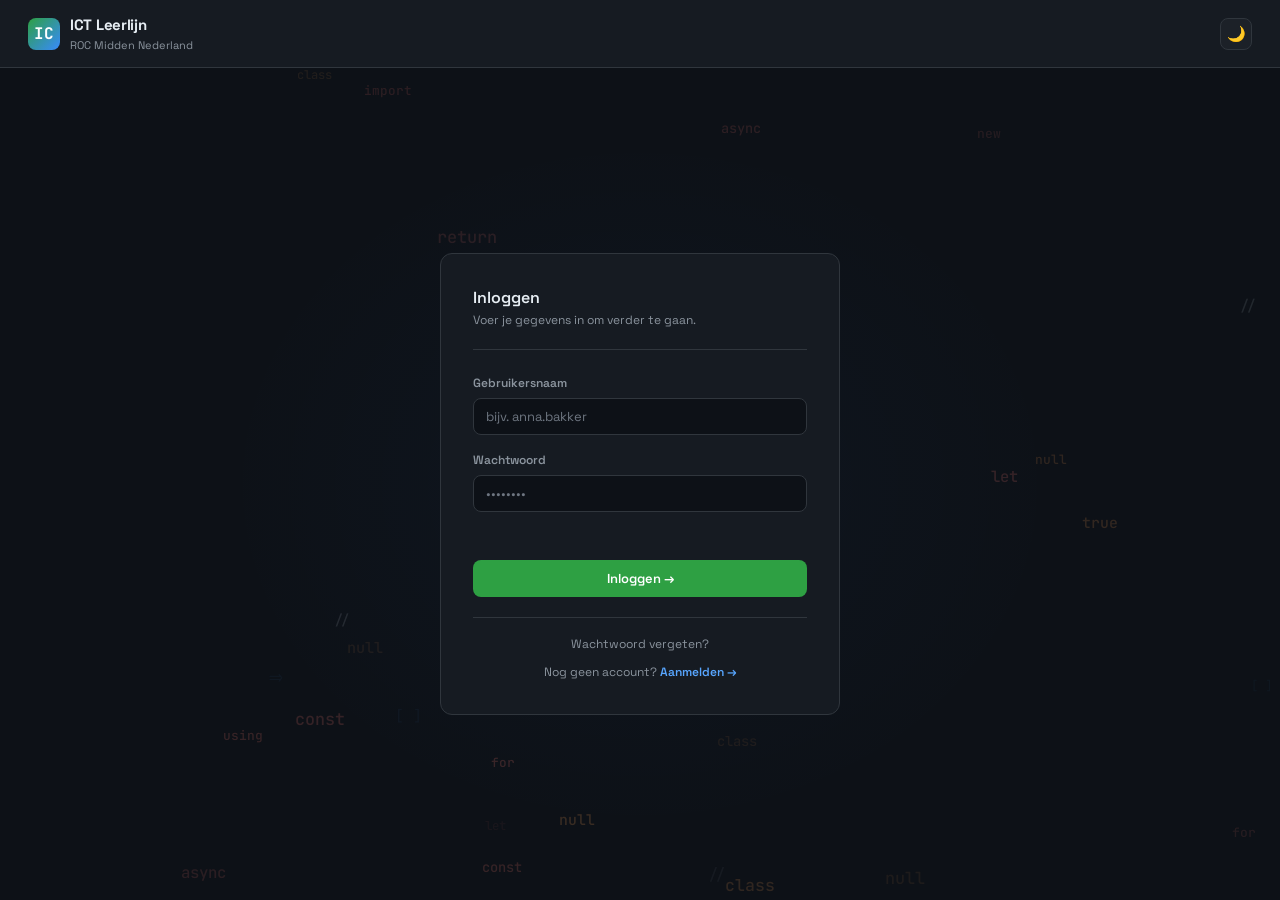
==== AccountManager.html @ 21e7bec3 "AccountManager Update + Homeworkmanager started" ====
<!DOCTYPE html>
<html lang="nl" data-theme="dark">
<head>
  <meta charset="UTF-8">
  <meta name="viewport" content="width=device-width, initial-scale=1.0">
  <title>Admin Account Manager — ICT Leerlijn</title>
  <link rel="stylesheet" href="css/main.css">
  <style>
    /* ── Layout ── */
    button { cursor:pointer; }
    input,select,textarea { font-family:'Space Grotesk',sans-serif; }
    html { overflow-y:scroll; } /* prevent scrollbar shift */
    body { display:flex; flex-direction:column; min-height:100vh; }

    /* ── Topbar ── */
    .topbar {
      padding:12px 24px; border-bottom:1px solid var(--border);
      display:flex; align-items:center; gap:12px;
      background:var(--bg2); flex-shrink:0; position:sticky; top:0; z-index:10;
    }
    .topbar-brand { display:flex; align-items:center; gap:8px; }
    .brand-chip { background:var(--purple); color:#fff; font-size:10px; font-weight:700; padding:2px 7px; border-radius:4px; letter-spacing:.5px; }
    .topbar-title { font-size:15px; font-weight:600; }
    .topbar-sub { font-size:12px; color:var(--text2); }
    .topbar-right { margin-left:auto; display:flex; align-items:center; gap:8px; }

    /* ── Buttons ── */
    .btn { padding:7px 14px; border-radius:var(--radius); font-size:13px; font-weight:500; border:none; transition:all .15s; cursor:pointer; }
    .btn-primary { background:var(--accent); color:#fff; }
    .btn-primary:hover { background:var(--accent2); }
    .btn-ghost { background:var(--bg4); color:var(--text2); border:1px solid var(--border); }
    .btn-ghost:hover { color:var(--text); border-color:var(--border2); }
    .btn-danger { background:rgba(248,81,73,.1); color:var(--red); border:1px solid rgba(248,81,73,.2); }
    .btn-danger:hover { background:rgba(248,81,73,.2); }
    .btn-sm { padding:4px 10px; font-size:12px; }
    .btn-nav { width:160px; text-align:center; display:inline-block; }
    .btn-icon { width:28px; height:28px; padding:0; display:inline-flex; align-items:center; justify-content:center; line-height:1; font-size:12px; }
    .btn-warn { background:rgba(227,179,65,.1); color:var(--yellow); border:1px solid rgba(227,179,65,.2); }
    .btn-warn:hover { background:rgba(227,179,65,.2); }

    .notif-btn {
      width:34px; height:34px; border-radius:8px; border:1px solid var(--border);
      background:var(--bg3); display:inline-flex; align-items:center; justify-content:center;
      font-size:15px; color:var(--text2); transition:all .15s; cursor:pointer;
    }
    .notif-btn:hover { background:var(--bg4); color:var(--text); border-color:var(--border2); }
    .theme-btn { font-size:15px !important; }

    /* ── Main content ── */
    .page-content { flex:1; padding:24px 28px; max-width:1200px; margin:0 auto; width:100%; }

    /* ── Stats row ── */
    .stats-row { display:flex; gap:16px; margin-bottom:24px; flex-wrap:wrap; }
    .stat-box {
      flex:1; min-width:160px; background:var(--bg2); border:1px solid var(--border);
      border-radius:var(--radius2); padding:16px 20px;
    }
    .stat-label { font-size:11px; color:var(--text3); text-transform:uppercase; letter-spacing:.5px; font-weight:600; margin-bottom:4px; }
    .stat-value { font-size:24px; font-weight:700; }
    .stat-value.green { color:var(--accent2); }
    .stat-value.blue { color:var(--blue2); }
    .stat-value.orange { color:var(--orange); }
    .stat-value.red { color:var(--red); }

    /* ── Filter bar ── */
    .filter-bar { display:flex; gap:10px; margin-bottom:20px; align-items:center; flex-wrap:wrap; }
    .filter-input {
      padding:7px 12px; border-radius:var(--radius); border:1px solid var(--border);
      background:var(--bg3); color:var(--text); font-size:13px; min-width:220px;
    }
    .filter-input:focus { outline:none; border-color:var(--blue); }
    .filter-select {
      padding:7px 12px; border-radius:var(--radius); border:1px solid var(--border);
      background:var(--bg3); color:var(--text); font-size:13px;
    }
    .filter-select:focus { outline:none; border-color:var(--blue); }

    /* ── Student table ── */
    .student-table-wrap {
      background:var(--bg2); border:1px solid var(--border);
      border-radius:var(--radius2); overflow:hidden;
    }
    .student-table { width:100%; border-collapse:collapse; table-layout:fixed; }
    .student-table th {
      text-align:left; padding:10px 16px; font-size:11px; font-weight:600;
      color:var(--text3); text-transform:uppercase; letter-spacing:.5px;
      background:var(--bg3); border-bottom:1px solid var(--border);
    }
    .student-table td {
      padding:12px 16px; font-size:13px; border-bottom:1px solid var(--border);
      vertical-align:middle;
    }
    .student-table tr:last-child td { border-bottom:none; }
    .student-table tr:hover td { background:var(--bg3); }

    /* ── Role badge ── */
    .role-badge {
      font-size:10px; font-weight:600; padding:2px 8px; border-radius:4px;
      text-transform:uppercase; letter-spacing:.3px; display:inline-block;
    }
    .role-badge.superadmin { background:rgba(188,140,255,.15); color:var(--purple2); }
    .role-badge.docent { background:rgba(56,139,253,.15); color:var(--blue2); }
    .role-badge.student { background:rgba(46,160,67,.15); color:var(--accent2); }

    /* ── Status dot ── */
    .status-dot { width:8px; height:8px; border-radius:50%; display:inline-block; margin-right:6px; }
    .status-dot.active { background:var(--accent2); }
    .status-dot.inactive { background:var(--red); }

    /* ── Course chips ── */
    .course-chips {
      display:flex; gap:4px; flex-wrap:wrap;
      max-height:54px; overflow-y:auto; align-content:flex-start;
      scrollbar-width:thin; scrollbar-color:var(--border2) transparent;
    }
    .course-chips::-webkit-scrollbar { width:6px; }
    .course-chips::-webkit-scrollbar-thumb { background:var(--border2); border-radius:3px; }
    .course-chips::-webkit-scrollbar-track { background:transparent; }
    .course-chip {
      font-size:10px; font-weight:600; padding:2px 8px; border-radius:4px;
      font-family:'JetBrains Mono',monospace; letter-spacing:.3px;
      display:inline-flex; align-items:center; gap:4px; flex-shrink:0;
    }
    .course-chip .chip-remove {
      cursor:pointer; opacity:.5; font-size:11px; margin-left:2px;
      transition:opacity .12s;
    }
    .course-chip .chip-remove:hover { opacity:1; }
    .course-chip.c-python { background:rgba(56,139,253,.15); color:var(--blue2); }
    .course-chip.c-js     { background:rgba(227,179,65,.15); color:var(--yellow); }
    .course-chip.c-java   { background:rgba(247,129,102,.15); color:var(--orange); }
    .course-chip.c-unity  { background:rgba(188,140,255,.15); color:var(--purple2); }
    .course-chip.c-vr     { background:rgba(63,185,80,.15); color:var(--accent2); }
    .course-chip.c-math   { background:rgba(139,148,158,.15); color:var(--text2); }

    /* ── Progress bar mini ── */
    .progress-mini { display:flex; align-items:center; gap:8px; }
    .progress-mini-bar { flex:1; height:6px; background:var(--bg4); border-radius:3px; min-width:60px; overflow:hidden; }
    .progress-mini-fill { height:100%; border-radius:3px; transition:width .3s; }
    .progress-mini-label { font-size:11px; color:var(--text2); white-space:nowrap; min-width:40px; }

    /* ── Expanded row ── */
    .expand-row td { padding:0 !important; border-bottom:1px solid var(--border); }
    .expand-content {
      padding:16px 24px 20px; background:var(--bg3);
      display:none; animation:slideDown .2s ease;
    }
    .expand-content.open { display:block; }
    @keyframes slideDown { from { opacity:0; transform:translateY(-8px); } to { opacity:1; transform:translateY(0); } }

    .expand-section-title { font-size:12px; font-weight:600; color:var(--text2); margin-bottom:10px; text-transform:uppercase; letter-spacing:.5px; }

    .enroll-grid { display:flex; gap:8px; flex-wrap:wrap; margin-bottom:16px; }
    .enroll-card {
      padding:8px 14px; border-radius:var(--radius); border:1px solid var(--border);
      background:var(--bg2); font-size:12px; cursor:pointer; transition:all .15s;
      display:flex; align-items:center; gap:8px;
    }
    .enroll-card:hover { border-color:var(--blue); }
    .enroll-card.enrolled { border-color:var(--accent); background:rgba(46,160,67,.06); }
    .enroll-icon {
      width:24px; height:24px; border-radius:6px; display:flex; align-items:center; justify-content:center;
      font-size:9px; font-weight:800; font-family:'JetBrains Mono',monospace;
      background:var(--bg4); color:var(--text);
    }
    .enroll-card.enrolled .enroll-check { color:var(--accent2); }

    /* ── Progress detail ── */
    .progress-detail-grid { display:grid; grid-template-columns:repeat(auto-fill, minmax(220px, 1fr)); gap:10px; }
    .progress-card {
      padding:12px 14px; border-radius:var(--radius); border:1px solid var(--border);
      background:var(--bg2);
    }
    .progress-card-title { font-size:12px; font-weight:600; margin-bottom:8px; display:flex; align-items:center; gap:6px; }
    .progress-card-icon {
      font-size:9px; font-weight:800; font-family:'JetBrains Mono',monospace;
      padding:2px 5px; border-radius:3px; background:var(--bg4);
    }
    .progress-card-stats { font-size:11px; color:var(--text2); margin-top:6px; }

    /* ── Empty state ── */
    .empty-state { text-align:center; padding:60px 20px; color:var(--text3); }
    .empty-icon { font-size:36px; margin-bottom:12px; opacity:.4; }
    .empty-text { font-size:14px; }

    /* ── Toast ── */
    .toast {
      position:fixed; bottom:24px; right:24px; padding:12px 20px;
      background:var(--bg2); border:1px solid var(--accent); border-radius:var(--radius);
      font-size:13px; color:var(--text); box-shadow:0 8px 24px rgba(0,0,0,.4);
      transform:translateY(80px); opacity:0; transition:all .25s ease; z-index:100;
    }
    .toast.show { transform:translateY(0); opacity:1; }

    .app-content.hidden { display:none; }

    /* ── Tabs ── */
    .tabs { display:flex; gap:4px; margin-bottom:18px; border-bottom:1px solid var(--border); }
    .tab {
      padding:9px 18px; font-size:13px; font-weight:500; color:var(--text2);
      background:transparent; border:none; cursor:pointer; border-bottom:2px solid transparent;
      transition:all .15s; margin-bottom:-1px;
    }
    .tab:hover { color:var(--text); }
    .tab.active { color:var(--accent); border-bottom-color:var(--accent); }
    .view { display:none; }
    .view.active { display:block; }

    /* ── Bulk action bar ── */
    .bulk-bar {
      display:none; align-items:center; gap:12px; padding:10px 16px; margin-bottom:14px;
      background:var(--bg2); border:1px solid var(--accent); border-radius:var(--radius);
      animation:slideDown .15s ease;
    }
    .bulk-bar.show { display:flex; }
    .bulk-count { font-size:13px; font-weight:600; color:var(--accent); }
    .bulk-spacer { flex:1; }

    /* ── Checkbox cell ── */
    .row-check, .head-check { width:14px; height:14px; cursor:pointer; accent-color:var(--accent); }
    .check-cell { text-align:center; }

    /* ── Modal ── */
    .modal-overlay {
      position:fixed; inset:0; background:rgba(0,0,0,.55); z-index:200;
      display:none; align-items:center; justify-content:center; padding:20px;
    }
    .modal-overlay.open { display:flex; }
    .modal {
      background:var(--bg2); border:1px solid var(--border); border-radius:var(--radius2);
      width:100%; max-width:520px; max-height:80vh; display:flex; flex-direction:column;
      box-shadow:0 24px 48px rgba(0,0,0,.5);
    }
    .modal-header {
      padding:16px 20px; border-bottom:1px solid var(--border);
      display:flex; align-items:center; gap:10px;
    }
    .modal-title { font-size:15px; font-weight:600; flex:1; }
    .modal-close {
      width:28px; height:28px; border-radius:6px; border:none; background:transparent;
      color:var(--text2); font-size:18px; cursor:pointer; line-height:1;
    }
    .modal-close:hover { background:var(--bg4); color:var(--text); }
    .modal-search { padding:12px 20px; border-bottom:1px solid var(--border); }
    .modal-search input {
      width:100%; padding:8px 12px; border-radius:var(--radius);
      border:1px solid var(--border); background:var(--bg3); color:var(--text);
      font-size:13px;
    }
    .modal-search input:focus { outline:none; border-color:var(--blue); }
    .modal-body { padding:8px 12px; overflow-y:auto; flex:1; }
    .modal-row {
      display:flex; align-items:center; gap:10px; padding:8px 10px; border-radius:var(--radius);
      cursor:pointer; transition:background .12s;
    }
    .modal-row:hover { background:var(--bg3); }
    .modal-row .enroll-icon { width:22px; height:22px; }
    .modal-row .row-name { flex:1; font-size:13px; }
    .modal-row .row-sub { font-size:11px; color:var(--text3); }
    .modal-empty { padding:24px; text-align:center; color:var(--text3); font-size:12px; }
    .modal-footer {
      padding:10px 20px; border-top:1px solid var(--border);
      display:flex; justify-content:space-between; align-items:center;
      font-size:11px; color:var(--text3);
    }

    /* ── Per-cursus view ── */
    .course-picker {
      display:grid; grid-template-columns:repeat(auto-fill, minmax(180px, 1fr));
      gap:10px; margin-bottom:20px;
    }
    .course-picker-card {
      padding:14px; border-radius:var(--radius2); border:1px solid var(--border);
      background:var(--bg2); cursor:pointer; transition:all .15s;
      display:flex; align-items:center; gap:10px;
    }
    .course-picker-card:hover { border-color:var(--blue); }
    .course-picker-card.active { border-color:var(--accent); background:rgba(46,160,67,.06); }
    .course-picker-icon {
      width:34px; height:34px; border-radius:8px; display:flex; align-items:center; justify-content:center;
      font-size:11px; font-weight:800; font-family:'JetBrains Mono',monospace;
      background:var(--bg4); color:var(--text); flex-shrink:0;
    }
    .course-picker-meta { min-width:0; }
    .course-picker-name { font-size:13px; font-weight:600; overflow:hidden; text-overflow:ellipsis; white-space:nowrap; }
    .course-picker-count { font-size:11px; color:var(--text3); margin-top:2px; }

    .course-detail { background:var(--bg2); border:1px solid var(--border); border-radius:var(--radius2); overflow:hidden; }
    .course-detail-header { padding:14px 20px; border-bottom:1px solid var(--border); display:flex; align-items:center; gap:12px; }
    .course-detail-icon {
      width:36px; height:36px; border-radius:8px; display:flex; align-items:center; justify-content:center;
      font-size:12px; font-weight:800; font-family:'JetBrains Mono',monospace;
      background:var(--bg4); color:var(--text);
    }
    .course-detail-title { font-size:15px; font-weight:600; }
    .course-detail-sub { font-size:12px; color:var(--text2); margin-top:2px; }
    .course-detail-search { padding:12px 20px; border-bottom:1px solid var(--border); display:flex; gap:10px; align-items:center; }
    .course-detail-search input {
      flex:1; padding:7px 12px; border-radius:var(--radius);
      border:1px solid var(--border); background:var(--bg3); color:var(--text); font-size:13px;
    }
    .course-detail-search input:focus { outline:none; border-color:var(--blue); }
    .course-detail-list { max-height:60vh; overflow-y:auto; }
    .course-detail-row {
      display:flex; align-items:center; gap:12px; padding:10px 20px;
      border-bottom:1px solid var(--border); cursor:pointer; transition:background .12s;
    }
    .course-detail-row:hover { background:var(--bg3); }
    .course-detail-row:last-child { border-bottom:none; }
    .course-detail-row.enrolled { background:rgba(46,160,67,.04); }
    .course-detail-row .row-name { flex:1; font-size:13px; }
    .course-detail-row .row-name strong { font-weight:600; }
    .course-detail-row .row-email { font-size:11px; color:var(--text3); margin-top:2px; }
    .course-empty {
      padding:60px 20px; text-align:center; color:var(--text3);
      background:var(--bg2); border:1px solid var(--border); border-radius:var(--radius2);
    }

    /* ── Bulk modal preview ── */
    .bulk-section-label {
      font-size:11px; font-weight:600; color:var(--text3); text-transform:uppercase;
      letter-spacing:.5px; margin-bottom:8px;
    }
    .bulk-preview-summary { font-size:13px; color:var(--text); margin-bottom:8px; }
    .bulk-preview-skip {
      font-size:12px; color:var(--text3); margin-top:8px; padding:6px 10px;
      background:var(--bg3); border-radius:var(--radius); border:1px dashed var(--border);
    }
    .bulk-preview-groups {
      display:flex; flex-direction:column; gap:10px; max-height:320px; overflow-y:auto;
    }
    .bulk-preview-group {
      border:1px solid var(--border); border-radius:var(--radius); background:var(--bg3);
      overflow:hidden;
    }
    .bulk-preview-group-header {
      display:flex; align-items:center; gap:8px; padding:8px 12px;
      background:var(--bg4); border-bottom:1px solid var(--border);
    }
    .bulk-preview-group-header .enroll-icon { width:22px; height:22px; flex-shrink:0; }
    .bulk-preview-group-header strong { font-size:13px; flex:1; }
    .bulk-preview-group-header .group-count {
      font-size:11px; color:var(--text3); font-weight:600;
    }
    .bulk-preview-students {
      display:grid; grid-template-columns:1fr 1fr; gap:4px 12px; padding:10px 12px;
    }
    .bulk-preview-students span {
      font-size:12px; color:var(--text); font-weight:500; padding:2px 0;
      overflow:hidden; text-overflow:ellipsis; white-space:nowrap;
    }
    .bulk-preview-skip-wrap {
      margin-top:12px; padding:10px 12px;
      background:var(--bg3); border-radius:var(--radius); border:1px dashed var(--border);
      opacity:.75;
    }
    .bulk-preview-skip-wrap .bulk-preview-group { background:var(--bg2); }
    .bulk-preview-skip-wrap .bulk-preview-students span {
      color:var(--text3); font-weight:400;
    }
    .bulk-preview-skip-wrap .bulk-preview-group-header strong { color:var(--text2); font-weight:500; }
    button:disabled { opacity:.45; cursor:not-allowed; }
  </style>
</head>
<body>

  <!-- ── App content (hidden until auth check) ── -->
  <div class="app-content hidden" id="appContent">

  <!-- Topbar -->
  <div class="topbar">
    <div class="topbar-brand">
      <div class="brand-chip">SUPER ADMIN</div>
      <div>
        <div class="topbar-title">AccountManagement</div>
        <div class="topbar-sub">Studentenbeheer, cursuskoppelingen en voortgang</div>
      </div>
    </div>
    <div class="topbar-right">
      <a href="./admin.html" class="btn btn-primary btn-sm btn-nav">Lesontwerper</a>
      <a href="./HomeworkManager" class="btn btn-ghost btn-sm btn-nav">Huiswerkbeheer</a>
      <a href="./" class="btn btn-ghost btn-sm btn-nav">Studentenview</a>
      <button class="notif-btn theme-btn" id="themeToggle" onclick="toggleTheme()" title="Wissel thema">🌙</button>
      <button class="notif-btn" title="Meldingen">🔔</button>
      <div class="avatar-wrap">
        <div class="user-avatar" id="topbarAvatar" style="width:32px;height:32px;font-size:12px;cursor:pointer;"
             onclick="toggleAvatarMenu()">??</div>
        <div class="avatar-menu" id="avatarMenu">
          <div class="avatar-menu-info">
            <div class="avatar-menu-name" id="avatarMenuName">—</div>
            <div class="avatar-menu-sub" id="avatarMenuSub">admin</div>
          </div>
          <div class="avatar-menu-divider"></div>
          <button class="avatar-menu-item" onclick="window.location='./'">Naar studentenview</button>
          <div class="avatar-menu-divider"></div>
          <button class="avatar-menu-item" onclick="handleLogout()">Uitloggen</button>
        </div>
      </div>
    </div>
  </div>

  <!-- Main content -->
  <div class="page-content">

    <!-- Stats -->
    <div class="stats-row" id="statsRow">
      <div class="stat-box"><div class="stat-label">Totaal accounts</div><div class="stat-value" id="statTotal">—</div></div>
      <div class="stat-box"><div class="stat-label">Studenten actief</div><div class="stat-value green" id="statActive">—</div></div>
      <div class="stat-box"><div class="stat-label">Docenten</div><div class="stat-value blue" id="statDocent">—</div></div>
      <div class="stat-box"><div class="stat-label">Inactief</div><div class="stat-value red" id="statInactive">—</div></div>
    </div>

    <!-- Tabs -->
    <div class="tabs">
      <button class="tab active" data-view="students" onclick="switchView('students')">Per student</button>
      <button class="tab" data-view="courses" onclick="switchView('courses')">Per cursus</button>
    </div>

    <!-- ─────────── PER STUDENT VIEW ─────────── -->
    <div class="view active" id="viewStudents">

      <!-- Filters -->
      <div class="filter-bar">
        <input type="text" class="filter-input" id="searchInput" placeholder="Zoek op gebruikersnaam of e-mail...">
        <select class="filter-select" id="roleFilter">
          <option value="">Alle rollen</option>
          <option value="student">Student</option>
          <option value="docent">Docent</option>
          <option value="superadmin">Super Admin</option>
        </select>
        <select class="filter-select" id="statusFilter">
          <option value="">Alle statussen</option>
          <option value="1">Actief</option>
          <option value="0">Inactief</option>
        </select>
        <select class="filter-select" id="courseFilter">
          <option value="">Alle cursussen</option>
        </select>
      </div>

      <!-- Bulk action bar -->
      <div class="bulk-bar" id="bulkBar">
        <span class="bulk-count" id="bulkCount">0 geselecteerd</span>
        <button class="btn btn-primary btn-sm" onclick="openBulkModal()">Cursussen wijzigen</button>
        <span class="bulk-spacer"></span>
        <button class="btn btn-ghost btn-sm" onclick="clearSelection()">Deselecteer</button>
      </div>

      <!-- Table -->
      <div class="student-table-wrap">
        <table class="student-table">
          <thead>
            <tr>
              <th class="check-cell" style="width:32px;"><input type="checkbox" class="head-check" id="headCheck" onchange="toggleAllVisible(this.checked)"></th>
              <th style="width:14%;">Gebruiker</th>
              <th style="width:22%;">E-mail</th>
              <th style="width:10%;">Rol</th>
              <th style="width:10%;">Status</th>
              <th style="width:22%;">Cursussen</th>
              <th style="width:12%;">Lid sinds</th>
              <th style="width:130px;">Acties</th>
            </tr>
          </thead>
          <tbody id="studentTableBody">
            <tr><td colspan="8" class="empty-state"><div class="empty-icon">&#128269;</div><div class="empty-text">Laden...</div></td></tr>
          </tbody>
        </table>
      </div>
    </div>

    <!-- ─────────── PER CURSUS VIEW ─────────── -->
    <div class="view" id="viewCourses">
      <div class="course-picker" id="coursePicker"></div>
      <div id="courseDetailWrap">
        <div class="course-empty">Kies een cursus hierboven om studenten te beheren.</div>
      </div>
    </div>

  </div>

  <!-- ─────────── BULK COURSE PICKER MODAL ─────────── -->
  <div class="modal-overlay" id="bulkModal" onclick="if(event.target===this)closeBulkModal()">
    <div class="modal" style="max-width:560px;">
      <div class="modal-header">
        <span class="modal-title">Cursussen wijzigen</span>
        <button class="modal-close" onclick="closeBulkModal()" title="Sluiten">&times;</button>
      </div>
      <div class="modal-body" style="padding:16px 20px;">
        <div class="bulk-section-label" id="bulkModalIntro">— student(en) geselecteerd. Kies één of meer cursussen:</div>
        <div id="bulkModalCourses"></div>
      </div>
      <div class="modal-footer" style="gap:8px;">
        <button class="btn btn-ghost btn-sm" onclick="closeBulkModal()">Annuleer</button>
        <span class="bulk-spacer"></span>
        <button class="btn btn-primary btn-sm" id="bulkUnenrollBtn" onclick="openBulkConfirm('unenroll')" disabled>Schrijf uit</button>
        <button class="btn btn-primary btn-sm" id="bulkEnrollBtn" onclick="openBulkConfirm('enroll')" disabled>Schrijf in</button>
      </div>
    </div>
  </div>

  <!-- ─────────── BULK CONFIRM MODAL (preview affected students) ─────────── -->
  <div class="modal-overlay" id="bulkConfirmModal" onclick="if(event.target===this)closeBulkConfirm()">
    <div class="modal" style="max-width:640px;">
      <div class="modal-header">
        <span class="modal-title" id="bulkConfirmTitle">Bevestig wijzigingen</span>
        <button class="modal-close" onclick="closeBulkConfirm()" title="Sluiten">&times;</button>
      </div>
      <div class="modal-body" style="padding:16px 20px;">
        <div id="bulkConfirmPreview"></div>
      </div>
      <div class="modal-footer">
        <button class="btn btn-ghost btn-sm" onclick="closeBulkConfirm()">Terug</button>
        <button class="btn btn-primary btn-sm" id="bulkConfirmBtn" onclick="confirmBulk()">Bevestig</button>
      </div>
    </div>
  </div>

  <!-- ─────────── COURSE MODAL (per student) ─────────── -->
  <div class="modal-overlay" id="courseModal" onclick="if(event.target===this)closeCourseModal()">
    <div class="modal">
      <div class="modal-header">
        <span class="modal-title" id="courseModalTitle">Cursussen beheren</span>
        <button class="modal-close" onclick="closeCourseModal()" title="Sluiten">&times;</button>
      </div>
      <div class="modal-search">
        <input type="text" id="courseModalSearch" placeholder="Zoek cursus…">
      </div>
      <div class="modal-body" id="courseModalBody"></div>
      <div class="modal-footer">
        <span id="courseModalCount">—</span>
        <button class="btn btn-ghost btn-sm" onclick="closeCourseModal()">Klaar</button>
      </div>
    </div>
  </div>

  <!-- Toast -->
  <div class="toast" id="toast"></div>

  </div><!-- /app-content -->

<script>
/* ── State ── */
let DATA = { accounts:[], enrollments:[], progress:[], totals:[] };
let allCourses = [];
let currentView = 'students';                 // 'students' | 'courses'
let selectedStudents = new Set();             // usernames checked in bulk
let modalUser = null;                         // username currently open in course modal
let modalSearch = '';
let activeCourseId = null;                    // selected course in Per cursus view
let courseDetailSearch = '';
let bulkMode = null;                          // 'enroll' | 'unenroll' while bulk modal open
let bulkPickedCourses = new Set();            // course ids checked in bulk modal

/* ── Theme ── */
(function(){const t=localStorage.getItem("ict-theme")||"dark";applyTheme(t);})();
function toggleTheme(){const c=document.documentElement.dataset.theme||"dark";const n=c==="dark"?"light":"dark";applyTheme(n);localStorage.setItem("ict-theme",n);}
function applyTheme(t){
  document.documentElement.dataset.theme=t;
  const icon=t==="dark"?"🌙":"☀️";
  document.querySelectorAll(".theme-btn").forEach(b=>b.textContent=icon);
}

/* ── Avatar menu ── */
function toggleAvatarMenu() {
  document.getElementById("avatarMenu").classList.toggle("open");
}
function handleLogout() {
  sessionStorage.removeItem("ict_user");
  sessionStorage.removeItem("ict_email");
  window.location = "./";
}
document.addEventListener("click", (e) => {
  const wrap = document.querySelector(".avatar-wrap");
  if (wrap && !wrap.contains(e.target)) {
    document.getElementById("avatarMenu").classList.remove("open");
  }
});

/* ── Auth check — redirect to index.html if not logged in or wrong role ── */
let ADMIN_USER = null;

(async function checkAuth() {
  const username = sessionStorage.getItem("ict_user");

  // Not logged in at all — redirect to index login
  if (!username) {
    window.location.href = "./";
    return;
  }

  // Verify role via API
  try {
    const res = await fetch("api/me.php?username=" + encodeURIComponent(username));
    if (!res.ok) { window.location.href = "./"; return; }
    const data = await res.json();

    if (data.role !== "superadmin" && data.role !== "docent") {
      window.location.href = "./";
      return;
    }

    ADMIN_USER = data.username;
    document.getElementById("appContent").classList.remove("hidden");
    // Populate avatar
    const ini = data.username.substring(0,2).toUpperCase();
    document.getElementById("topbarAvatar").textContent = ini;
    document.getElementById("avatarMenuName").textContent = data.username;
    document.getElementById("avatarMenuSub").textContent = data.role;
    init();
  } catch {
    window.location.href = "./";
  }
})();

/* ── Init ── */
async function init() {
  const [accRes, courseRes] = await Promise.all([
    fetch('api/accounts.php').then(r => r.json()),
    fetch('api/courses.php').then(r => r.json())
  ]);
  DATA = accRes;
  allCourses = courseRes;
  populateCourseFilter();
  render();
}

function populateCourseFilter() {
  const sel = document.getElementById('courseFilter');
  while (sel.options.length > 1) sel.remove(1);
  allCourses.forEach(c => {
    const opt = document.createElement('option');
    opt.value = c.id;
    opt.textContent = c.name;
    sel.appendChild(opt);
  });
}

/* ── Helpers ── */
function getUserEnrollments(username) {
  return DATA.enrollments.filter(e => e.username === username);
}

function getUserProgress(username) {
  return DATA.progress.filter(p => p.username === username);
}

function getCourseTotalPages(courseId) {
  const t = DATA.totals.find(t => t.course_id == courseId);
  return t ? parseInt(t.total) : 0;
}

function getOverallProgress(username) {
  const enrollments = getUserEnrollments(username);
  if (enrollments.length === 0) return { completed: 0, total: 0, pct: 0 };
  let completed = 0, total = 0;
  enrollments.forEach(e => {
    const courseTotal = getCourseTotalPages(e.course_id);
    total += courseTotal;
    const prog = DATA.progress.find(p => p.username === username && p.course_id == e.course_id);
    if (prog) completed += parseInt(prog.completed || 0);
  });
  return { completed, total, pct: total > 0 ? Math.round((completed / total) * 100) : 0 };
}

function formatDate(str) {
  if (!str) return '—';
  const d = new Date(str);
  return d.toLocaleDateString('nl-NL', { day:'2-digit', month:'short', year:'numeric' });
}

/* ── Filtering ── */
function getFiltered() {
  const search = document.getElementById('searchInput').value.toLowerCase();
  const role = document.getElementById('roleFilter').value;
  const status = document.getElementById('statusFilter').value;
  const course = document.getElementById('courseFilter').value;

  return DATA.accounts.filter(a => {
    if (search && !a.username.toLowerCase().includes(search) && !a.email.toLowerCase().includes(search)) return false;
    if (role && a.role !== role) return false;
    if (status !== '' && String(a.active) !== status) return false;
    if (course) {
      const enrolled = getUserEnrollments(a.username);
      if (!enrolled.some(e => e.course_id == course)) return false;
    }
    return true;
  });
}

/* ── Render ── */
function render() {
  updateStats();
  if (currentView === 'students') {
    renderTable(getFiltered());
    renderBulkBar();
  } else {
    renderCoursePicker();
    renderCourseDetail();
  }
}

function updateStats() {
  const all = DATA.accounts;
  document.getElementById('statTotal').textContent = all.length;
  document.getElementById('statActive').textContent = all.filter(a => a.active == 1 && a.role === 'student').length;
  document.getElementById('statDocent').textContent = all.filter(a => a.role === 'docent' || a.role === 'superadmin').length;
  document.getElementById('statInactive').textContent = all.filter(a => a.active == 0).length;
}

function renderTable(filtered) {
  const tbody = document.getElementById('studentTableBody');
  if (filtered.length === 0) {
    tbody.innerHTML = '<tr><td colspan="8" class="empty-state"><div class="empty-icon">&#128269;</div><div class="empty-text">Geen accounts gevonden</div></td></tr>';
    syncHeadCheck(filtered);
    return;
  }

  let html = '';
  filtered.forEach(a => {
    const enrollments = getUserEnrollments(a.username);
    const isChecked  = selectedStudents.has(a.username);

    html += `<tr class="student-row" data-username="${a.username}">
      <td class="check-cell"><input type="checkbox" class="row-check" ${isChecked?'checked':''} onchange="toggleSelect('${a.username}', this.checked)"></td>
      <td><strong>${a.username}</strong></td>
      <td style="color:var(--text2);font-size:12px;">${a.email}</td>
      <td><span class="role-badge ${a.role}">${a.role}</span></td>
      <td><span class="status-dot ${a.active==1?'active':'inactive'}"></span>${a.active==1?'Actief':'Inactief'}</td>
      <td><div class="course-chips">${enrollments.map(e =>
        `<span class="course-chip ${e.course_color}">${e.course_icon}</span>`
      ).join('')}${enrollments.length === 0 ? '<span style="font-size:11px;color:var(--text3);">—</span>' : ''}</div></td>
      <td style="font-size:12px;color:var(--text2);">${formatDate(a.created_at)}</td>
      <td>
        <button class="btn btn-ghost btn-sm" style="margin-right:4px;" onclick="openCourseModal('${a.username}')" title="Cursussen beheren">Cursussen</button>
        ${a.active == 1
          ? `<button class="btn btn-danger btn-sm btn-icon" onclick="toggleActive('${a.username}',0)" title="Deactiveer">&#10005;</button>`
          : `<button class="btn btn-primary btn-sm btn-icon" onclick="toggleActive('${a.username}',1)" title="Activeer">&#10003;</button>`
        }
      </td>
    </tr>`;
  });

  tbody.innerHTML = html;
  syncHeadCheck(filtered);
}

function syncHeadCheck(filtered) {
  const head = document.getElementById('headCheck');
  if (!head) return;
  const visible = filtered.map(a => a.username);
  if (visible.length === 0) { head.checked = false; head.indeterminate = false; return; }
  const sel = visible.filter(u => selectedStudents.has(u)).length;
  head.checked = sel === visible.length;
  head.indeterminate = sel > 0 && sel < visible.length;
}

/* ── Bulk bar ── */
function renderBulkBar() {
  const bar = document.getElementById('bulkBar');
  const n = selectedStudents.size;
  if (n === 0) { bar.classList.remove('show'); return; }
  bar.classList.add('show');
  document.getElementById('bulkCount').textContent = `${n} geselecteerd`;
}

function toggleSelect(username, checked) {
  if (checked) selectedStudents.add(username); else selectedStudents.delete(username);
  renderBulkBar();
  syncHeadCheck(getFiltered());
}

function toggleAllVisible(checked) {
  const filtered = getFiltered();
  filtered.forEach(a => {
    if (checked) selectedStudents.add(a.username); else selectedStudents.delete(a.username);
  });
  render();
}

function clearSelection() {
  selectedStudents.clear();
  render();
}

/* ── Bulk modals (3-step flow: pick courses → preview affected → confirm) ── */
function openBulkModal() {
  if (selectedStudents.size === 0) return;
  bulkMode = null;
  bulkPickedCourses.clear();
  document.getElementById('bulkModal').classList.add('open');
  renderBulkPicker();
}

function closeBulkModal() {
  bulkPickedCourses.clear();
  document.getElementById('bulkModal').classList.remove('open');
}

function toggleBulkCourse(courseId, checked) {
  if (checked) bulkPickedCourses.add(String(courseId));
  else bulkPickedCourses.delete(String(courseId));
  renderBulkPicker();
}

function renderBulkPicker() {
  document.getElementById('bulkModalIntro').textContent =
    `${selectedStudents.size} student(en) geselecteerd. Kies één of meer cursussen:`;

  const list = document.getElementById('bulkModalCourses');
  list.innerHTML = allCourses.map(c => {
    const checked = bulkPickedCourses.has(String(c.id));
    return `<label class="modal-row">
      <input type="checkbox" class="row-check" ${checked?'checked':''} onchange="toggleBulkCourse('${c.id}', this.checked)">
      <div class="enroll-icon">${c.icon}</div>
      <div class="row-name">${c.name}</div>
    </label>`;
  }).join('');

  const hasPick = bulkPickedCourses.size > 0;
  document.getElementById('bulkEnrollBtn').disabled = !hasPick;
  document.getElementById('bulkUnenrollBtn').disabled = !hasPick;
}

function bulkPlannedChanges() {
  // Returns { changes: [{username, courseId, courseName, courseIcon}], skipped: [{...}] }
  const users = [...selectedStudents];
  const changes = [], skipped = [];
  bulkPickedCourses.forEach(cidStr => {
    const course = allCourses.find(c => String(c.id) === cidStr);
    if (!course) return;
    users.forEach(u => {
      const enrolled = DATA.enrollments.some(e => e.username === u && String(e.course_id) === cidStr);
      const item = { username: u, courseId: cidStr, courseName: course.name, courseIcon: course.icon };
      if (bulkMode === 'enroll') {
        if (enrolled) skipped.push(item); else changes.push(item);
      } else {
        if (enrolled) changes.push(item); else skipped.push(item);
      }
    });
  });
  return { changes, skipped };
}

function openBulkConfirm(mode) {
  if (bulkPickedCourses.size === 0) return;
  bulkMode = mode;
  document.getElementById('bulkConfirmModal').classList.add('open');
  renderBulkConfirm();
}

function closeBulkConfirm() {
  bulkMode = null;
  document.getElementById('bulkConfirmModal').classList.remove('open');
}

function renderBulkConfirm() {
  const isEnroll = bulkMode === 'enroll';
  document.getElementById('bulkConfirmTitle').textContent =
    isEnroll ? 'Bevestig: studenten inschrijven' : 'Bevestig: studenten uitschrijven';

  const { changes, skipped } = bulkPlannedChanges();
  const verb = isEnroll ? 'wordt ingeschreven' : 'wordt uitgeschreven';
  const skipVerb = isEnroll ? 'al ingeschreven' : 'niet ingeschreven';

  const groupHtml = (group) => {
    const sortedUsers = [...group.users].sort((a,b) => a.localeCompare(b));
    return `<div class="bulk-preview-group">
      <div class="bulk-preview-group-header">
        <div class="enroll-icon">${group.icon}</div>
        <strong>${group.name}</strong>
        <span class="group-count">${group.users.length} student${group.users.length===1?'':'en'}</span>
      </div>
      <div class="bulk-preview-students">
        ${sortedUsers.map(u => `<span>${u}</span>`).join('')}
      </div>
    </div>`;
  };

  let html = '';
  if (changes.length === 0) {
    html += `<div class="bulk-preview-summary">Geen wijzigingen — iedereen is al ${isEnroll?'ingeschreven':'uitgeschreven'}.</div>`;
  } else {
    const byCourse = {};
    changes.forEach(ch => {
      (byCourse[ch.courseId] ??= { name: ch.courseName, icon: ch.courseIcon, users: [] }).users.push(ch.username);
    });
    html += `<div class="bulk-preview-summary"><strong>${changes.length}</strong> wijziging(en) — ${verb}:</div>`;
    html += `<div class="bulk-preview-groups">${Object.values(byCourse).map(groupHtml).join('')}</div>`;
  }
  if (skipped.length > 0) {
    const bySkipCourse = {};
    skipped.forEach(s => {
      (bySkipCourse[s.courseId] ??= { name: s.courseName, icon: s.courseIcon, users: [] }).users.push(s.username);
    });
    html += `<div class="bulk-preview-skip-wrap">
      <div class="bulk-section-label" style="margin-bottom:8px;">${skipped.length} overgeslagen (${skipVerb})</div>
      <div class="bulk-preview-groups">${Object.values(bySkipCourse).map(groupHtml).join('')}</div>
    </div>`;
  }
  document.getElementById('bulkConfirmPreview').innerHTML = html;

  const btn = document.getElementById('bulkConfirmBtn');
  btn.disabled = changes.length === 0;
  btn.textContent = changes.length
    ? (isEnroll ? `Bevestig — schrijf ${changes.length} in` : `Bevestig — schrijf ${changes.length} uit`)
    : 'Bevestig';
  btn.className = 'btn btn-primary btn-sm';
}

async function confirmBulk() {
  const isEnroll = bulkMode === 'enroll';
  const { changes } = bulkPlannedChanges();
  if (changes.length === 0) return;
  const tasks = changes.map(ch => fetch('api/account_courses.php', {
    method: isEnroll ? 'POST' : 'DELETE',
    headers: { 'Content-Type': 'application/json' },
    body: JSON.stringify({ username: ch.username, course_id: ch.courseId })
  }));
  await Promise.all(tasks);
  closeBulkConfirm();
  closeBulkModal();
  await reloadData();
  showToast(`${changes.length} ${isEnroll?'inschrijving(en) toegevoegd':'inschrijving(en) verwijderd'}`);
}

/* ── View switching ── */
function switchView(view) {
  currentView = view;
  document.querySelectorAll('.tab').forEach(t => t.classList.toggle('active', t.dataset.view === view));
  document.getElementById('viewStudents').classList.toggle('active', view === 'students');
  document.getElementById('viewCourses').classList.toggle('active', view === 'courses');
  render();
}

/* ── Per-cursus view ── */
function getCourseEnrolledUsernames(courseId) {
  return DATA.enrollments.filter(e => e.course_id == courseId).map(e => e.username);
}

function renderCoursePicker() {
  const wrap = document.getElementById('coursePicker');
  wrap.innerHTML = allCourses.map(c => {
    const count = getCourseEnrolledUsernames(c.id).length;
    const isActive = activeCourseId == c.id;
    return `<div class="course-picker-card ${isActive?'active':''}" onclick="selectCourse(${c.id})">
      <div class="course-picker-icon">${c.icon}</div>
      <div class="course-picker-meta">
        <div class="course-picker-name">${c.name}</div>
        <div class="course-picker-count">${count} student${count===1?'':'en'}</div>
      </div>
    </div>`;
  }).join('');
}

function selectCourse(courseId) {
  activeCourseId = courseId;
  courseDetailSearch = '';
  render();
}

function renderCourseDetail() {
  const wrap = document.getElementById('courseDetailWrap');
  if (!activeCourseId) {
    wrap.innerHTML = '<div class="course-empty">Kies een cursus hierboven om studenten te beheren.</div>';
    return;
  }
  const course = allCourses.find(c => c.id == activeCourseId);
  if (!course) { wrap.innerHTML = '<div class="course-empty">Cursus niet gevonden.</div>'; return; }
  const enrolled = new Set(getCourseEnrolledUsernames(activeCourseId));

  // Show only students by default; could expand later. Keep docents visible too.
  const search = courseDetailSearch.toLowerCase();
  const candidates = DATA.accounts.filter(a => a.role === 'student' && a.active == 1)
    .filter(a => !search || a.username.toLowerCase().includes(search) || a.email.toLowerCase().includes(search))
    .sort((a,b) => {
      // enrolled first, then alphabetical
      const ea = enrolled.has(a.username) ? 0 : 1;
      const eb = enrolled.has(b.username) ? 0 : 1;
      if (ea !== eb) return ea - eb;
      return a.username.localeCompare(b.username);
    });

  wrap.innerHTML = `
    <div class="course-detail">
      <div class="course-detail-header">
        <div class="course-detail-icon">${course.icon}</div>
        <div>
          <div class="course-detail-title">${course.name}</div>
          <div class="course-detail-sub">${enrolled.size} student${enrolled.size===1?'':'en'} ingeschreven</div>
        </div>
      </div>
      <div class="course-detail-search">
        <input type="text" id="courseDetailSearchInput" placeholder="Zoek student…" value="${escAttr(courseDetailSearch)}">
      </div>
      <div class="course-detail-list">
        ${candidates.length === 0
          ? '<div class="modal-empty">Geen studenten gevonden.</div>'
          : candidates.map(a => {
            const isEnrolled = enrolled.has(a.username);
            return `<label class="course-detail-row ${isEnrolled?'enrolled':''}">
              <input type="checkbox" class="row-check" ${isEnrolled?'checked':''} onchange="toggleEnroll('${a.username}', ${activeCourseId}, ${isEnrolled})">
              <div>
                <div class="row-name"><strong>${a.username}</strong></div>
                <div class="row-email">${a.email}</div>
              </div>
            </label>`;
          }).join('')
        }
      </div>
    </div>
  `;
  const input = document.getElementById('courseDetailSearchInput');
  if (input) {
    input.addEventListener('input', (e) => {
      courseDetailSearch = e.target.value;
      // partial re-render of just the list
      renderCourseDetail();
      // restore focus + caret
      const ni = document.getElementById('courseDetailSearchInput');
      if (ni) { ni.focus(); ni.setSelectionRange(courseDetailSearch.length, courseDetailSearch.length); }
    });
  }
}

/* ── Course modal (per student) ── */
function openCourseModal(username) {
  modalUser = username;
  modalSearch = '';
  document.getElementById('courseModalTitle').textContent = `Cursussen voor ${username}`;
  document.getElementById('courseModalSearch').value = '';
  document.getElementById('courseModal').classList.add('open');
  renderCourseModalBody();
}

function closeCourseModal() {
  modalUser = null;
  document.getElementById('courseModal').classList.remove('open');
}

function renderCourseModalBody() {
  if (!modalUser) return;
  const enrolled = new Set(getUserEnrollments(modalUser).map(e => String(e.course_id)));
  const search = modalSearch.toLowerCase();
  const list = allCourses
    .filter(c => !search || c.name.toLowerCase().includes(search) || (c.icon||'').toLowerCase().includes(search))
    .sort((a,b) => {
      const ea = enrolled.has(String(a.id)) ? 0 : 1;
      const eb = enrolled.has(String(b.id)) ? 0 : 1;
      if (ea !== eb) return ea - eb;
      return a.name.localeCompare(b.name);
    });

  const body = document.getElementById('courseModalBody');
  body.innerHTML = list.length === 0
    ? '<div class="modal-empty">Geen cursussen gevonden.</div>'
    : list.map(c => {
      const isEnrolled = enrolled.has(String(c.id));
      return `<label class="modal-row">
        <input type="checkbox" class="row-check" ${isEnrolled?'checked':''} onchange="toggleEnroll('${modalUser}', ${c.id}, ${isEnrolled})">
        <div class="enroll-icon">${c.icon}</div>
        <div class="row-name">${c.name}</div>
      </label>`;
    }).join('');
  document.getElementById('courseModalCount').textContent = `${enrolled.size} van ${allCourses.length} ingeschreven`;
}

function escAttr(s) { return (s||'').replace(/"/g,'&quot;'); }

/* ── Actions ── */
async function toggleActive(username, active) {
  await fetch('api/account_toggle.php', {
    method: 'POST',
    headers: { 'Content-Type': 'application/json' },
    body: JSON.stringify({ username, active })
  });
  const acc = DATA.accounts.find(a => a.username === username);
  if (acc) acc.active = active;
  render();
  showToast(`${username} is nu ${active ? 'actief' : 'inactief'}`);
}

async function toggleEnroll(username, courseId, isEnrolled) {
  const method = isEnrolled ? 'DELETE' : 'POST';
  await fetch('api/account_courses.php', {
    method,
    headers: { 'Content-Type': 'application/json' },
    body: JSON.stringify({ username, course_id: courseId })
  });
  await reloadData();
  if (modalUser) renderCourseModalBody();
  const course = allCourses.find(c => c.id == courseId);
  showToast(isEnrolled
    ? `${username} uitgeschreven uit ${course?.name}`
    : `${username} ingeschreven voor ${course?.name}`
  );
}

async function reloadData() {
  DATA = await fetch('api/accounts.php').then(r => r.json());
  render();
}

/* ── Toast ── */
function showToast(msg) {
  const t = document.getElementById('toast');
  t.textContent = msg;
  t.classList.add('show');
  setTimeout(() => t.classList.remove('show'), 2500);
}

/* ── Filter listeners ── */
document.getElementById('searchInput').addEventListener('input', render);
document.getElementById('roleFilter').addEventListener('change', render);
document.getElementById('statusFilter').addEventListener('change', render);
document.getElementById('courseFilter').addEventListener('change', render);

/* ── Modal search listener ── */
document.getElementById('courseModalSearch').addEventListener('input', (e) => {
  modalSearch = e.target.value;
  renderCourseModalBody();
});

/* ── Esc closes the topmost open modal ── */
document.addEventListener('keydown', (e) => {
  if (e.key !== 'Escape') return;
  if (document.getElementById('bulkConfirmModal').classList.contains('open')) closeBulkConfirm();
  else if (document.getElementById('bulkModal').classList.contains('open')) closeBulkModal();
  else if (modalUser) closeCourseModal();
});

/* ── Boot ── */
init();
</script>

</body>
</html>
---- css/main.css ----
/* =============================================
   ICT Leerlijn — Main Stylesheet
   ROC Midden Nederland
   ============================================= */

@import url('https://fonts.googleapis.com/css2?family=JetBrains+Mono:wght@400;500&family=Space+Grotesk:wght@400;500;600;700&display=swap');

/* ── CSS Variables ──────────────────────────── */
:root {
  --bg:       #0d1117;
  --bg2:      #161b22;
  --bg3:      #1c2128;
  --bg4:      #21262d;
  --border:   #30363d;
  --border2:  #444c56;
  --text:     #e6edf3;
  --text2:    #8b949e;
  --text3:    #6e7681;
  --accent:   #2ea043;
  --accent2:  #3fb950;
  --blue:     #388bfd;
  --blue2:    #58a6ff;
  --purple:   #bc8cff;
  --purple2:  #d2a8ff;
  --orange:   #f78166;
  --orange2:  #ffa657;
  --yellow:   #e3b341;
  --red:      #f85149;
  --radius:   8px;
  --radius2:  12px;
  --sidebar-width: 306px;
}

/* ── Reset ──────────────────────────────────── */
*, *::before, *::after { margin: 0; padding: 0; box-sizing: border-box; }
html { font-size: 14px; }
body {
  font-family: 'Space Grotesk', sans-serif;
  background: var(--bg);
  color: var(--text);
  min-height: 100vh;
  display: flex;
  line-height: 1.5;
}
a { color: var(--blue2); text-decoration: none; }
a:hover { text-decoration: underline; }
button { font-family: 'Space Grotesk', sans-serif; cursor: pointer; }
code, pre, .mono { font-family: 'JetBrains Mono', monospace; }

/* ── Layout ─────────────────────────────────── */
.app-layout {
  display: flex;
  width: 100%;
  min-height: 100vh;
}
.main {
  flex: 1;
  overflow-y: auto;
  display: flex;
  flex-direction: column;
  min-width: 0;
}
.content {
  padding: 24px 28px;
  flex: 1;
}

/* ── Sidebar ─────────────────────────────────── */
.sidebar {
  width: var(--sidebar-width);
  min-width: var(--sidebar-width);
  background: var(--bg2);
  border-right: 1px solid var(--border);
  display: flex;
  flex-direction: column;
  height: 100vh;
  position: sticky;
  top: 0;
  overflow: hidden;
}

.sidebar-brand {
  padding: 18px 20px;
  border-bottom: 1px solid var(--border);
  display: flex;
  align-items: center;
  gap: 10px;
  flex-shrink: 0;
}
.brand-icon {
  width: 32px; height: 32px;
  background: linear-gradient(135deg, #2ea043, #388bfd);
  border-radius: 8px;
  display: flex; align-items: center; justify-content: center;
  font-size: 16px;
  font-family: 'JetBrains Mono', monospace;
  color: #fff; font-weight: 700; flex-shrink: 0;
}
.brand-name { font-size: 15px; font-weight: 700; color: var(--text); letter-spacing: -0.3px; }
.brand-sub  { font-size: 11px; color: var(--text2); }

.sidebar-user {
  padding: 12px 20px;
  border-bottom: 1px solid var(--border);
  display: flex; align-items: center; gap: 10px;
  flex-shrink: 0;
}
.user-avatar {
  width: 30px; height: 30px; border-radius: 50%;
  background: linear-gradient(135deg, #388bfd, #bc8cff);
  display: flex; align-items: center; justify-content: center;
  font-size: 12px; font-weight: 600; color: #fff; flex-shrink: 0;
}
.user-name   { font-size: 13px; font-weight: 500; color: var(--text); }
.user-level  { font-size: 11px; color: var(--accent2); }
.xp-mini     { height: 3px; background: var(--bg4); border-radius: 2px; margin-top: 4px; }
.xp-mini-fill { height: 3px; background: linear-gradient(90deg, var(--accent), var(--blue)); border-radius: 2px; }

.sidebar-nav { flex: 1; overflow-y: auto; padding: 8px 0; }
.sidebar-nav::-webkit-scrollbar { width: 4px; }
.sidebar-nav::-webkit-scrollbar-thumb { background: var(--border2); border-radius: 2px; }

/* ── Nav sections ────────────────────────────── */
.nav-section-header {
  padding: 8px 20px 4px;
  font-size: 12px; font-weight: 600;
  color: var(--text3); letter-spacing: 1px;
  text-transform: uppercase;
}

.course-group { margin: 2px 0; }

.course-header {
  display: flex; align-items: center; gap: 8px;
  padding: 8px 20px;
  cursor: pointer;
  transition: background .15s;
  user-select: none;
}
.course-header:hover { background: var(--bg3); }
.course-header.active { background: var(--bg3); }

.course-icon {
  width: 26px; height: 26px; border-radius: 6px;
  display: flex; align-items: center; justify-content: center;
  font-size: 12px; font-weight: 700; font-family: 'JetBrains Mono', monospace;
  letter-spacing: .5px; flex-shrink: 0;
}
.course-name { font-size: 15px; font-weight: 500; color: var(--text); white-space: nowrap; overflow: hidden; text-overflow: ellipsis; }
.course-progress-line { height: 2px; background: var(--bg4); border-radius: 1px; margin-top: 3px; }
.course-progress-fill { height: 2px; border-radius: 1px; transition: width .3s; }

.course-chevron { color: var(--text3); font-size: 11px; transition: transform .2s; flex-shrink: 0; }
.course-group.open .course-chevron { transform: rotate(90deg); }

.lessons-list { display: none; padding: 2px 0 4px; }
.course-group.open .lessons-list { display: block; }

/* ── Lesson items in sidebar ─────────────────── */
.lesson-item {
  display: flex; align-items: center; gap: 8px;
  padding: 5px 20px 5px 40px;
  cursor: pointer; transition: background .15s;
}
.lesson-item:hover  { background: var(--bg3); }
.lesson-item.active { background: var(--bg4); }

.lesson-status {
  width: 16px; height: 16px; border-radius: 50%;
  border: 1.5px solid var(--border2);
  display: flex; align-items: center; justify-content: center;
  font-size: 9px; flex-shrink: 0;
}
.lesson-status.done        { background: var(--accent); border-color: var(--accent); color: #fff; }
.lesson-status.in-progress {
  border-color: var(--blue); background: transparent; position: relative;
}
.lesson-status.in-progress::after {
  content: ''; position: absolute; top: 50%; left: 50%;
  transform: translate(-50%, -50%);
  width: 6px; height: 6px; border-radius: 50%; background: var(--blue);
}
.lesson-status.locked      { border-color: var(--border); opacity: .5; }

.lesson-name { font-size: 14px; color: var(--text2); flex: 1; }
.lesson-item.active .lesson-name { color: var(--text); }

/* ── Type badges ─────────────────────────────── */
.lesson-type {
  font-size: 10px; padding: 2px 6px; border-radius: 4px;
  font-family: 'JetBrains Mono', monospace; flex-shrink: 0;
}
.type-lesson   { background: rgba(56,139,253,.15);  color: var(--blue2); }
.type-exercise { background: rgba(46,160,67,.15);   color: var(--accent2); }
.type-quiz     { background: rgba(188,140,255,.15); color: var(--purple2); }
.type-project  { background: rgba(247,129,102,.15); color: var(--orange2); }

/* ── Lesson expand arrow ─────────────────────── */
.lesson-arrow {
  flex-shrink: 0;
  opacity: 0;
  font-size: 10px;
  color: var(--blue);
  transition: opacity .15s, transform .2s;
  cursor: pointer;
  padding: 0 2px;
  line-height: 1;
}
.lesson-item:hover .lesson-arrow         { opacity: 1; }
.lesson-wrap.open  .lesson-arrow         { opacity: 1; transform: rotate(90deg); color: var(--blue); }
.lesson-wrap.peek  .lesson-arrow         { opacity: 1; transform: rotate(90deg); color: var(--text2); }
.lesson-arrow.arrow-closing              { transition: opacity .15s .2s, transform .2s; }

/* ── Section list ────────────────────────────── */
.lesson-sections {
  overflow: hidden;
  max-height: 0;
  transition: max-height .25s ease-out;
}
.lesson-wrap.open .lesson-sections {
  max-height: 500px;
  transition: max-height .35s ease-in;
}
.lesson-wrap.peek .lesson-sections {
  max-height: 500px;
  transition: max-height .2s ease-in;
}

.section-item {
  display: flex; align-items: center; gap: 8px;
  padding: 4px 20px 4px 56px;
  font-size: 12px;
  color: var(--text2);
  cursor: pointer;
  transition: background .15s, color .15s;
}
.section-item:hover { background: var(--bg3); color: var(--text); }
.section-item.active { background: var(--bg4); }
.section-item.active .section-name { color: var(--text); font-weight: 500; }
.section-name { font-size: 14px; color: var(--text2); flex: 1; }

.section-status {
  width: 12px; height: 12px; border-radius: 50%;
  border: 1.5px solid var(--border2);
  flex-shrink: 0; opacity: .6;
}
.section-status.done { background: var(--accent); border-color: var(--accent); opacity: 1; }

.section-arrow {
  width: 12px; flex-shrink: 0;
  font-size: 13px; color: var(--text3); opacity: .5;
  text-align: center; line-height: 1;
}

/* ── Topbar ──────────────────────────────────── */
.topbar {
  padding: 14px 28px;
  border-bottom: 1px solid var(--border);
  display: flex; align-items: center; gap: 16px;
  background: var(--bg2);
  position: sticky; top: 0; z-index: 10;
  flex-shrink: 0;
}
.page-title { font-size: 16px; font-weight: 600; color: var(--text); }
.page-sub   { font-size: 12px; color: var(--text2); margin-top: 1px; }
.topbar-right { margin-left: auto; display: flex; align-items: center; gap: 12px; }

.avatar-wrap { position: relative; }

.avatar-menu {
  display: none;
  position: absolute;
  top: calc(100% + 10px);
  right: 0;
  min-width: 180px;
  background: var(--bg2);
  border: 1px solid var(--border);
  border-radius: var(--radius);
  box-shadow: 0 8px 24px rgba(0,0,0,.25);
  z-index: 200;
  overflow: hidden;
}
.avatar-menu.open { display: block; }

.avatar-menu-info {
  padding: 12px 14px 10px;
}
.avatar-menu-name {
  font-size: 13px;
  font-weight: 600;
  color: var(--text);
}
.avatar-menu-sub {
  font-size: 11px;
  color: var(--text3);
  margin-top: 2px;
}
.avatar-menu-divider {
  height: 1px;
  background: var(--border);
}
.avatar-menu-item {
  display: block;
  width: 100%;
  padding: 10px 14px;
  text-align: left;
  font-size: 13px;
  font-family: 'Space Grotesk', sans-serif;
  color: var(--red);
  background: none;
  border: none;
  cursor: pointer;
}
.avatar-menu-item:hover { background: var(--bg3); }

.streak-badge {
  display: flex; align-items: center; gap: 5px;
  background: rgba(227,179,65,.1); border: 1px solid rgba(227,179,65,.25);
  border-radius: 20px; padding: 4px 10px;
  font-size: 12px; color: var(--yellow); font-weight: 500;
}
.notif-btn {
  width: 32px; height: 32px; border-radius: 8px;
  border: 1px solid var(--border); background: var(--bg3);
  display: flex; align-items: center; justify-content: center;
  color: var(--text2); font-size: 14px;
}
.notif-btn:hover { background: var(--bg4); color: var(--text); }

/* ── Buttons ─────────────────────────────────── */
.btn {
  padding: 7px 14px; border-radius: var(--radius);
  font-size: 13px; font-weight: 500; border: none;
  transition: all .15s; cursor: pointer;
  font-family: 'Space Grotesk', sans-serif;
}
.btn-primary { background: var(--accent); color: #fff; }
.btn-primary:hover { background: var(--accent2); }
.btn-ghost { background: var(--bg4); color: var(--text2); border: 1px solid var(--border); }
.btn-ghost:hover { color: var(--text); border-color: var(--border2); }
.btn-sm { padding: 5px 10px; font-size: 12px; }

/* ── Views ───────────────────────────────────── */
.view { display: none; }
.view.active { display: block; }

/* ── Dashboard ───────────────────────────────── */
.dash-top-row {
  display: flex; flex-wrap: wrap; gap: 14px; margin-bottom: 20px; align-items: stretch;
}
.dash-welcome {
  background:
    radial-gradient(ellipse 45% 90%  at 15% 30%, rgba(56,139,253,.18) 0%, transparent 60%),
    radial-gradient(ellipse 55% 110% at 85% 60%, rgba(100,170,255,.14) 0%, transparent 55%),
    radial-gradient(ellipse 40% 70%  at 50% 90%, rgba(56,139,253,.12) 0%, transparent 50%),
    radial-gradient(ellipse 35% 60%  at 70% 20%, rgba(140,180,255,.1) 0%, transparent 50%),
    radial-gradient(ellipse 50% 80%  at 30% 70%, rgba(56,100,220,.1) 0%, transparent 55%),
    linear-gradient(135deg, rgba(56,139,253,.04) 0%, rgba(188,140,255,.03) 100%);
  background-size: 350% 350%, 300% 300%, 250% 250%, 280% 280%, 320% 320%, 100% 100%;
  animation: waterSwirl 12s ease-in-out infinite;
  border: 1px solid rgba(56,139,253,.2);
  border-radius: var(--radius2); padding: 20px 0;
  display: flex; align-items: stretch;
  flex: 1 1 100%;
  overflow: hidden;
  min-height: 120px;
}
@keyframes waterSwirl {
  0%   { background-position: 0% 50%,   100% 0%,  50% 100%, 80% 0%,   10% 60%,  0% 0%; }
  15%  { background-position: 30% 10%,  70% 90%,  90% 40%,  40% 70%,  60% 20%,  0% 0%; }
  30%  { background-position: 80% 60%,  20% 30%,  10% 70%,  90% 40%,  30% 80%,  0% 0%; }
  50%  { background-position: 100% 30%, 0% 100%,  60% 10%,  20% 90%,  80% 40%,  0% 0%; }
  65%  { background-position: 50% 80%,  80% 20%,  30% 60%,  60% 10%,  50% 90%,  0% 0%; }
  80%  { background-position: 20% 40%,  50% 70%,  80% 30%,  10% 50%,  90% 30%,  0% 0%; }
  100% { background-position: 0% 50%,   100% 0%,  50% 100%, 80% 0%,   10% 60%,  0% 0%; }
}
.dash-tip-card {
  flex: 0 0 calc(50% - 7px);
  background: var(--bg2); border: 1px solid var(--border);
  border-radius: var(--radius2); padding: 20px 24px;
  display: flex; flex-direction: column; justify-content: space-between; gap: 10px;
}
.dash-tip-label {
  font-size: 11px; font-weight: 700; letter-spacing: .06em;
  text-transform: uppercase; color: var(--text3);
}
.dash-tip-text {
  font-size: 13px; color: var(--text); line-height: 1.6; flex: 1;
  transition: opacity .2s;
}
.dash-tip-dots {
  display: flex; gap: 5px; margin-top: 4px;
}
.dash-tip-dot {
  width: 6px; height: 6px; border-radius: 50%;
  background: var(--bg4); transition: background .3s;
}
.dash-tip-dot.active { background: var(--blue); }
/* Welcome card — text left, button right */
.welcome-left {
  display: flex; flex-direction: column; justify-content: center;
  gap: 4px; flex: 0 0 50%; padding-left: 24px;
}
.welcome-right {
  display: flex; align-items: center; justify-content: center;
  flex: 1;
}
.welcome-title {
  font-size: 22px; font-weight: 800; line-height: 1.3;
  letter-spacing: -.02em;
}
.welcome-sub {
  font-size: 13px; color: var(--text2); opacity: .7;
  font-weight: 400;
}

/* Continue button — informative CTA */
.btn-continue {
  display: inline-flex; align-items: center; gap: 10px;
  padding: 12px 26px; font-size: 14px; font-weight: 600;
  border-radius: var(--radius2); white-space: nowrap;
  transform: translateX(-50%);
}
.continue-label { white-space: nowrap; }
.continue-detail {
  font-weight: 400; opacity: .85; font-size: 12px;
  border-left: 1px solid rgba(255,255,255,.3);
  padding-left: 10px; white-space: nowrap;
}
.continue-detail:empty { display: none; }
.continue-arrow {
  font-size: 16px; transition: transform .2s;
}
.btn-continue:hover .continue-arrow { transform: translateX(3px); }

.stats-grid {
  display: grid;
  grid-template-columns: repeat(4, 1fr);
  gap: 12px; margin-bottom: 20px;
}
.stat-card {
  background: var(--bg2); border: 1px solid var(--border);
  border-radius: var(--radius2); padding: 16px;
}
.stat-icon  { font-size: 18px; margin-bottom: 8px; }
.stat-value { font-size: 22px; font-weight: 700; }
.stat-label { font-size: 11px; color: var(--text2); margin-top: 2px; }
.stat-trend { font-size: 11px; color: var(--accent2); margin-top: 4px; }

.section-title {
  font-size: 14px; font-weight: 600; margin-bottom: 12px;
  display: flex; align-items: center; gap: 8px;
}
.section-title span { font-size: 11px; color: var(--text3); font-weight: 400; }

.courses-grid {
  display: flex; flex-direction: column; gap: 20px; margin-bottom: 20px;
}
.courses-section-title {
  font-size: 13px; font-weight: 600; color: var(--text2);
  text-transform: uppercase; letter-spacing: .05em;
  margin-bottom: 10px; padding-bottom: 6px;
  border-bottom: 1px solid var(--border);
}
.courses-section-grid {
  display: grid; grid-template-columns: repeat(3, 1fr); gap: 12px;
}
.course-card {
  background: var(--bg2); border: 1px solid var(--border);
  border-radius: var(--radius2); padding: 16px; cursor: pointer;
  transition: border-color .15s, background .15s;
  display: flex; flex-direction: column; gap: 10px;
}
.course-card:hover { border-color: var(--border2); background: var(--bg3); }
.course-card-header { display: flex; align-items: flex-start; gap: 10px; }
.course-card-icon {
  width: 38px; height: 38px; border-radius: 10px;
  display: flex; align-items: center; justify-content: center;
  font-size: 16px; font-weight: 700; font-family: 'JetBrains Mono', monospace;
  letter-spacing: .5px; flex-shrink: 0;
}
.course-card-title { font-size: 14px; font-weight: 600; line-height: 1.3; }
.course-card-cat   { font-size: 11px; color: var(--text2); margin-top: 2px; }
.course-card-footer { display: flex; align-items: center; justify-content: space-between; }
.progress-pct  { font-size: 12px; font-weight: 600; }
.lesson-count  { font-size: 11px; color: var(--text3); }
.course-card-action {
  font-size: 12px; color: var(--blue2); font-weight: 500;
  margin-top: auto; opacity: 0; transition: opacity .15s;
}
.course-card:hover .course-card-action { opacity: 1; }

/* ── Progress bars ───────────────────────────── */
.progress-bar  { height: 4px; background: var(--bg4); border-radius: 2px; }
.progress-fill { height: 4px; border-radius: 2px; transition: width .4s; }

/* ── Activity area ───────────────────────────── */
.activity-grid { display: grid; grid-template-columns: 1fr 1fr; gap: 12px; }

.recent-list {
  background: var(--bg2); border: 1px solid var(--border);
  border-radius: var(--radius2); padding: 16px;
}
.recent-item {
  display: flex; align-items: center; gap: 10px;
  padding: 8px 0; border-bottom: 1px solid var(--border);
}
.recent-item:last-child { border-bottom: none; }
.recent-icon {
  width: 28px; height: 28px; border-radius: 6px;
  display: flex; align-items: center; justify-content: center;
  font-size: 12px; font-weight: 700; font-family: 'JetBrains Mono', monospace;
  letter-spacing: .5px; flex-shrink: 0;
}
.recent-name { font-size: 13px; }
.recent-meta { font-size: 11px; color: var(--text2); }
.recent-badge { margin-left: auto; font-size: 10px; padding: 2px 7px; border-radius: 4px; }

/* ── Heatmap ─────────────────────────────────── */
.heatmap-card {
  background: var(--bg2); border: 1px solid var(--border);
  border-radius: var(--radius2); padding: 16px;
}
.heatmap-grid { display: flex; gap: 3px; margin-top: 10px; flex-wrap: wrap; }
.heatmap-cell { width: 14px; height: 14px; border-radius: 2px; background: var(--bg4); }
.heatmap-cell.l1 { background: rgba(46,160,67,.25); }
.heatmap-cell.l2 { background: rgba(46,160,67,.5); }
.heatmap-cell.l3 { background: rgba(46,160,67,.75); }
.heatmap-cell.l4 { background: var(--accent); }

/* ── Account view ───────────────────────────── */
#view-account.active {
  display: flex; justify-content: center; align-items: center; min-height: 70vh;
}
.account-card {
  display: flex; flex-direction: column; align-items: center;
  gap: 12px; padding: 40px 32px;
  background: var(--bg2); border: 1px solid var(--border);
  border-radius: var(--radius2); width: 360px;
}
.account-avatar {
  width: 80px; height: 80px; border-radius: 50%;
  background: linear-gradient(135deg, #388bfd, #bc8cff);
  display: flex; align-items: center; justify-content: center;
  font-size: 28px; font-weight: 700; color: #fff;
}
.account-name  { font-size: 20px; font-weight: 700; color: var(--text); }
.account-email-field {
  display: flex; flex-direction: column; align-items: center; gap: 4px; width: 100%;
}
.account-email-label {
  font-size: 11px; font-weight: 600; letter-spacing: .06em;
  text-transform: uppercase; color: var(--text3);
}
.account-email-input {
  font-size: 13px; color: var(--text2); font-family: inherit;
  background: transparent; border: none; outline: none;
  border-bottom: 1.5px solid var(--border2); text-align: center;
  padding: 3px 8px; width: 100%; cursor: pointer;
  transition: border-color .15s, color .15s;
}
.account-email-input:hover { border-bottom-color: var(--text3); }
.account-email-input:focus { border-bottom-color: var(--accent); color: var(--text); cursor: text; }

/* ── Course view ─────────────────────────────── */
.course-view-header {
  display: flex; align-items: center; gap: 16px;
  background: var(--bg2); border: 1px solid var(--border);
  border-radius: var(--radius2); padding: 20px 24px; margin-bottom: 16px;
}
.course-view-icon {
  width: 48px; height: 48px; border-radius: 12px; flex-shrink: 0;
  display: flex; align-items: center; justify-content: center;
  font-size: 20px; font-weight: 700; font-family: 'JetBrains Mono', monospace;
  letter-spacing: .5px;
}
.course-view-body {
  display: flex; gap: 16px; align-items: flex-start;
}
.course-view-left  { flex: 1; min-width: 0; }
.course-view-right { width: 320px; flex-shrink: 0; }

.course-view-progress-bar {
  height: 4px; background: var(--bg4); border-radius: 2px; margin-bottom: 16px; overflow: hidden;
}
.course-view-progress-fill {
  height: 100%; border-radius: 2px; background: var(--blue); transition: width .4s;
}
.course-view-list {
  display: flex; flex-direction: column; gap: 8px;
}
.course-view-desc {
  font-size: 13px; color: var(--text2); line-height: 1.7;
}
.course-page-item {
  display: flex; align-items: center; gap: 14px;
  background: var(--bg2); border: 1px solid var(--border);
  border-radius: var(--radius2); padding: 14px 18px;
  cursor: pointer; transition: border-color .15s, background .15s;
}
.course-page-item:hover { border-color: var(--blue); background: var(--bg3); }
.course-page-num {
  width: 28px; height: 28px; border-radius: 50%; flex-shrink: 0;
  background: var(--bg4); border: 1px solid var(--border);
  display: flex; align-items: center; justify-content: center;
  font-size: 11px; font-weight: 600; color: var(--text2);
}
.course-page-info { flex: 1; }
.course-page-title-row { display: flex; align-items: center; gap: 8px; }
.course-page-title { font-size: 14px; font-weight: 600; color: var(--text); }
.course-page-meta  { font-size: 12px; color: var(--text3); margin-top: 3px; }

.course-section-list {
  display: flex; flex-direction: column;
  margin: -4px 0 6px 46px;
  border-left: 2px solid var(--border);
  padding-left: 16px;
}
.course-section-row {
  display: flex; align-items: center; gap: 10px;
  padding: 7px 10px; border-radius: var(--radius);
  cursor: pointer; transition: background .12s;
}
.course-section-row:hover { background: var(--bg3); }
.course-section-dot {
  width: 6px; height: 6px; border-radius: 50%;
  background: var(--border); flex-shrink: 0;
}
.course-section-name { font-size: 13px; color: var(--text2); }

/* ── Lesson view ─────────────────────────────── */
.lesson-view-header {
  background: var(--bg2); border: 1px solid var(--border);
  border-radius: var(--radius2); padding: 20px 24px; margin-bottom: 16px;
  display: flex; align-items: center; gap: 16px;
}
.lesson-breadcrumb { font-size: 12px; color: var(--text2); margin-bottom: 4px; }
.lesson-breadcrumb span { color: var(--text3); }
.lesson-title { font-size: 20px; font-weight: 700; }

.lesson-view-header.c-python { background: rgba(56,139,253,.08);  border-color: rgba(56,139,253,.2); }
.lesson-view-header.c-js     { background: rgba(227,179,65,.08);  border-color: rgba(227,179,65,.2); }
.lesson-view-header.c-java   { background: rgba(247,129,102,.08); border-color: rgba(247,129,102,.2); }
.lesson-view-header.c-unity  { background: rgba(188,140,255,.08); border-color: rgba(188,140,255,.2); }
.lesson-view-header.c-vr     { background: rgba(63,185,80,.08);   border-color: rgba(63,185,80,.2); }
.lesson-view-header.c-math   { background: rgba(139,148,158,.08); border-color: rgba(139,148,158,.2); }
.lesson-meta  { display: flex; gap: 12px; margin-top: 6px; align-items: center; }
.lesson-tag   { font-size: 11px; padding: 3px 8px; border-radius: 4px; }

.lesson-body {
  display: flex;
  justify-content: center;
}
.lesson-content {
  background: var(--bg2); border: 1px solid var(--border);
  border-radius: var(--radius2); padding: 24px;
  display: flex; flex-direction: column;
}
.lesson-content.full-view {
  background: transparent; border-color: transparent; padding: 0;
}
.lesson-sidebar-panel { display: flex; flex-direction: column; gap: 12px; }
.panel-card {
  background: var(--bg2); border: 1px solid var(--border);
  border-radius: var(--radius2); padding: 16px;
}
.panel-title {
  font-size: 11px; font-weight: 600; color: var(--text3);
  letter-spacing: .5px; text-transform: uppercase; margin-bottom: 10px;
}

/* ── Task checklist ──────────────────────────── */
.task-item { display: flex; align-items: center; gap: 8px; padding: 5px 0; }
.task-check {
  width: 16px; height: 16px; border-radius: 4px;
  border: 1.5px solid var(--border2);
  display: flex; align-items: center; justify-content: center;
  font-size: 9px; flex-shrink: 0; cursor: pointer;
  transition: all .15s;
}
.task-check.done   { background: var(--accent); border-color: var(--accent); color: #fff; }
.task-check:hover  { border-color: var(--accent); }
.task-text         { font-size: 12px; color: var(--text2); }
.task-text.done    { text-decoration: line-through; color: var(--text3); }

/* ── XP bar ──────────────────────────────────── */
.xp-bar-container { margin-top: 8px; }
.xp-bar  { height: 6px; background: var(--bg4); border-radius: 3px; }
.xp-fill { height: 6px; border-radius: 3px; background: linear-gradient(90deg, var(--blue), var(--purple)); }
.xp-text { display: flex; justify-content: space-between; font-size: 10px; color: var(--text3); margin-top: 4px; }

/* ── Main content column wrapper ─────────────── */
.lesson-main-col {
  display: flex;
  flex-direction: column;
  gap: 12px;
  width: 100%;
  max-width: 1010px;
}

/* ── Next page button (below last section) ───── */
.next-page-wrap {
  display: flex;
  justify-content: center;
  padding: 20px 24px;
  background: var(--bg2);
  border: 1px solid var(--border);
  border-radius: var(--radius2);
}
.next-page-btn { font-size: 14px; padding: 10px 20px; }

/* ── Lesson content typography ───────────────── */
.lesson-text { font-size: 14px; color: var(--text2); line-height: 1.7; margin: 10px 0; max-width: 65ch; }
.lesson-text strong { color: var(--text); }

.lesson-content h3 {
  font-size: 15px; font-weight: 600; margin: 16px 0 8px;
  color: var(--text);
}
.lesson-content h4 {
  font-size: 13px; font-weight: 600; margin: 12px 0 6px;
  color: var(--text2);
}

/* ── Code blocks ─────────────────────────────── */
.code-block {
  background: #0d1117; border: 1px solid var(--border);
  border-radius: var(--radius); padding: 16px; margin: 12px 0;
  font-family: 'JetBrains Mono', monospace; font-size: 13px;
  color: #c9d1d9; line-height: 1.6; overflow-x: auto;
  white-space: pre;
}
.code-block .kw { color: #ff7b72; }
.code-block .fn { color: #d2a8ff; }
.code-block .st { color: #a5d6ff; }
.code-block .cm { color: #8b949e; }
.code-block .nm { color: #ffa657; }
.code-block .cl { color: #ffa657; }

code {
  background: var(--bg4); padding: 1px 5px;
  border-radius: 4px; font-size: 12px;
}

/* ── Info / tip boxes ────────────────────────── */
.info-box {
  border-radius: var(--radius); padding: 12px 16px; margin: 12px 0;
  max-width: 65%;
}
.info-box-blue   { background: rgba(56,139,253,.08);  border: 1px solid rgba(56,139,253,.2); }
.info-box-green  { background: rgba(46,160,67,.08);   border: 1px solid rgba(46,160,67,.2); }
.info-box-orange {
  background: rgba(247,129,102,.08); border: 1px solid rgba(247,129,102,.2);
  max-width: 35%; padding: 20px 18px; min-height: 120px;
  display: flex; flex-direction: column; justify-content: center;
  margin: 12px auto;
}
.info-box-title  { font-size: 12px; font-weight: 600; margin-bottom: 4px; }
.info-box-blue   .info-box-title { color: var(--blue2); }
.info-box-green  .info-box-title { color: var(--accent2); }
.info-box-orange .info-box-title { color: var(--orange2); }
.info-box p { font-size: 13px; color: var(--text2); }

/* ── Exercise box ────────────────────────────── */
.exercise-box {
  background: var(--bg3); border: 1px solid var(--border);
  border-radius: var(--radius); padding: 16px; margin: 16px 0;
}
.exercise-box h4 { font-size: 13px; font-weight: 600; margin-bottom: 8px; color: var(--accent2); }

/* ── Multimedia ──────────────────────────────── */
.media-block {
  margin: 16px 0; border-radius: var(--radius);
  overflow: hidden; display: flex; justify-content: center;
}
.media-image img {
  display: block; max-width: 100%; height: auto;
  border-radius: var(--radius);
  border: 1px solid var(--border);
}
.media-video { width: 100%; }
.media-video {
  position: relative; padding-bottom: 56.25%; /* 16:9 */
  height: 0; background: #000;
  border-radius: var(--radius);
}
.media-video iframe {
  position: absolute; top: 0; left: 0;
  width: 100%; height: 100%;
  border: none; border-radius: var(--radius);
}
.media-audio {
  padding: 12px 16px;
  background: var(--bg2); border: 1px solid var(--border);
  border-radius: var(--radius);
}
.media-audio audio { width: 100%; }
.media-video-direct video { width: 100%; max-height: 500px; border-radius: var(--radius); }

/* Broken media state */
.media-broken {
  flex: 1; display: flex; align-items: center; gap: 14px;
  padding: 16px 20px;
  background: linear-gradient(135deg, rgba(248,81,73,.08), rgba(248,81,73,.04));
  border: 1px solid rgba(248,81,73,.25);
  border-radius: var(--radius);
  color: var(--text);
}
.media-broken-icon { font-size: 28px; flex-shrink: 0; }
.media-broken-text { flex: 1; font-size: 14px; line-height: 1.4; }
.media-broken-text strong { color: #f85149; }
.media-broken-sub { font-size: 12px; color: var(--text2); margin-top: 2px; }
.media-broken-flag {
  flex-shrink: 0; font-size: 22px;
  background: rgba(248,81,73,.12);
  border: 1px solid rgba(248,81,73,.35);
  border-radius: 8px;
  padding: 8px 12px; cursor: pointer;
  transition: transform .15s, background .15s, border-color .15s;
}
.media-broken-flag:hover {
  background: rgba(248,81,73,.22);
  border-color: rgba(248,81,73,.6);
  transform: scale(1.08);
}

/* ── Spacer / EmptySpace ────────────────────── */
.spacer-block { width: 100%; }
.spacer-line {
  border: none; margin: 0; width: 100%;
  border-top: 2px solid var(--border2);
}
.spacer-line.spacer-dotted {
  border-top-style: dotted;
}
.spacer-line.spacer-double_dotted {
  border-top-style: dotted;
  border-bottom: 2px dotted var(--border2);
  height: 6px;
}
.spacer-line.spacer-dashed {
  border-top-style: dashed;
}
.spacer-line.spacer-double_dashed {
  border-top-style: dashed;
  border-bottom: 2px dashed var(--border2);
  height: 6px;
}
.spacer-line.spacer-double_line {
  border-bottom: 2px solid var(--border2);
  height: 6px;
}

/* ── Quiz ────────────────────────────────────── */
.quiz-box {
  background: var(--bg2); border: 1px solid var(--border);
  border-left: 3px solid var(--purple);
  border-radius: var(--radius2); padding: 20px 24px; margin: 16px 0;
}
.quiz-label {
  display: inline-block; font-size: 10px; font-weight: 600; text-transform: uppercase;
  letter-spacing: .6px; color: var(--purple2); background: rgba(188,140,255,.12);
  padding: 3px 8px; border-radius: 4px; margin-bottom: 10px;
  font-family: 'JetBrains Mono', monospace;
}
.quiz-hint {
  font-size: 12px; color: var(--blue2); margin-bottom: 8px;
  font-style: italic;
}
.quiz-question {
  font-size: 15px; font-weight: 600; color: var(--text); margin-bottom: 16px; line-height: 1.55;
}
.quiz-image { max-width: 100%; border-radius: var(--radius); margin-bottom: 14px; }

/* ── MC options ── */
.quiz-options { display: flex; flex-direction: column; gap: 8px; }
.quiz-option {
  display: flex; align-items: center; gap: 12px;
  padding: 11px 14px;
  background: var(--bg3); border: 1px solid var(--border);
  border-radius: var(--radius); cursor: pointer; transition: all .15s;
  font-size: 13px; color: var(--text); user-select: none;
}
.quiz-option input[type="radio"] {
  position: absolute; opacity: 0; pointer-events: none;
}
.quiz-letter {
  width: 28px; height: 28px; border-radius: 50%; flex-shrink: 0;
  display: flex; align-items: center; justify-content: center;
  font-size: 12px; font-weight: 700; font-family: 'JetBrains Mono', monospace;
  color: #fff; transition: transform .15s;
}
.quiz-letter-a { background: var(--blue); }
.quiz-letter-b { background: var(--purple); }
.quiz-letter-c { background: var(--orange); }
.quiz-letter-d { background: var(--yellow); color: var(--bg); }
.quiz-option-text { flex: 1; line-height: 1.4; }
.quiz-radio {
  width: 20px; height: 20px; border-radius: 50%; flex-shrink: 0;
  border: 2px solid var(--border2); background: transparent;
  display: flex; align-items: center; justify-content: center;
  transition: all .15s;
}
.quiz-radio::after {
  content: ''; width: 10px; height: 10px; border-radius: 50%;
  background: var(--blue); transform: scale(0); transition: transform .15s;
}
.quiz-option:hover { border-color: var(--blue); background: var(--bg4); }
.quiz-option:hover .quiz-letter { transform: scale(1.08); }
.quiz-option input[type="radio"]:checked ~ .quiz-radio { border-color: var(--blue); }
.quiz-option input[type="radio"]:checked ~ .quiz-radio::after { transform: scale(1); }
/* Checkbox variant for multi-correct */
.quiz-check { border-radius: 4px; }
.quiz-check::after { border-radius: 2px; }
.quiz-option input[type="checkbox"] {
  position: absolute; opacity: 0; pointer-events: none;
}
.quiz-option input[type="checkbox"]:checked ~ .quiz-check { border-color: var(--blue); }
.quiz-option input[type="checkbox"]:checked ~ .quiz-check::after { transform: scale(1); }
.quiz-option.correct {
  border-color: var(--accent); background: rgba(46,160,67,.1);
}
.quiz-option.correct .quiz-radio { border-color: var(--accent); }
.quiz-option.correct .quiz-radio::after { background: var(--accent); transform: scale(1); }
.quiz-option.wrong {
  border-color: var(--red); background: rgba(248,81,73,.08);
}
.quiz-option.wrong .quiz-radio { border-color: var(--red); }
.quiz-option.wrong .quiz-radio::after { background: var(--red); transform: scale(1); }

/* ── Open question ── */
.quiz-input-label {
  display: block; font-size: 12px; font-weight: 600; color: var(--text2);
  margin-bottom: 6px; letter-spacing: .3px;
}
.quiz-input {
  width: 100%; padding: 12px 14px; font-size: 13px; font-family: inherit;
  background: var(--bg3); border: 1px solid var(--border);
  border-left: 3px solid var(--blue);
  border-radius: var(--radius);
  color: var(--text); outline: none; transition: border-color .15s;
}
.quiz-input:focus { border-color: var(--blue2); border-left-color: var(--blue2); }
.quiz-input:disabled { opacity: .6; }

/* ── Check button & feedback ── */
.quiz-check-btn {
  margin-top: 14px; padding: 9px 20px;
  font-size: 12px; font-weight: 600; font-family: inherit;
  background: var(--blue); color: #fff; border: none;
  border-radius: var(--radius); cursor: pointer; transition: opacity .15s;
}
.quiz-check-btn:hover { opacity: .85; }
.quiz-check-btn:disabled { opacity: .4; cursor: default; }
.quiz-feedback {
  margin-top: 10px; font-size: 13px; font-weight: 600; min-height: 20px;
}
.quiz-feedback.correct { color: var(--accent2); }
.quiz-feedback.wrong   { color: var(--red); }

/* ── Quiz warning popup ── */
.quiz-warning-overlay {
  position: fixed; inset: 0; z-index: 9999;
  background: rgba(0,0,0,.55); display: flex;
  align-items: center; justify-content: center;
  animation: fadeIn .15s ease;
}
.quiz-warning-box {
  background: var(--bg2); border: 1px solid var(--border);
  border-radius: var(--radius2); padding: 28px 32px;
  max-width: 400px; width: 90%; text-align: center;
}
.quiz-warning-title {
  font-size: 16px; font-weight: 700; color: var(--orange);
  margin-bottom: 10px;
}
.quiz-warning-text {
  font-size: 13px; color: var(--text2); line-height: 1.5;
  margin-bottom: 18px;
}
@keyframes fadeIn { from { opacity: 0; } to { opacity: 1; } }

/* ── Course icon color classes ───────────────── */
.c-python  { background: rgba(56,139,253,.15); }
.c-js      { background: rgba(227,179,65,.15); }
.c-java    { background: rgba(247,129,102,.15); }
.c-unity   { background: rgba(188,140,255,.15); }
.c-vr      { background: rgba(63,185,80,.15); }
.c-math    { background: rgba(139,148,158,.15); }

/* ── Responsive ──────────────────────────────── */
@media (max-width: 1100px) {
  .courses-section-grid { grid-template-columns: repeat(2, 1fr); }
  .stats-grid   { grid-template-columns: repeat(2, 1fr); }
  .lesson-body  { grid-template-columns: 1fr; }
}
@media (max-width: 768px) {
  .sidebar { width: 240px; min-width: 240px; }
  .courses-section-grid { grid-template-columns: 1fr; }
  .activity-grid { grid-template-columns: 1fr; }
  .content { padding: 16px; }
  .topbar  { padding: 12px 16px; }
}


/* ═══════════════════════════════════════════════
   SECTION PAGINATION
═══════════════════════════════════════════════ */

/* Section spacing */
.page-section {
  padding: 20px 24px;
  background: var(--bg2);
  border: 1px solid var(--border);
  border-radius: 8px;
}
.page-section + .page-section {
  margin-top: 16px;
}

.section-heading {
  font-size: 15px;
  font-weight: 600;
  color: var(--text);
  margin: 0 0 12px;
}

/* ── Progress bar (top) ───────────────────────── */
.slide-header {
  margin-bottom: 24px;
}

.slide-progress-track {
  height: 3px;
  background: var(--bg4);
  border-radius: 2px;
  overflow: hidden;
}
.slide-progress-fill {
  height: 3px;
  background: linear-gradient(90deg, var(--blue), var(--purple));
  border-radius: 2px;
  transition: width .35s ease;
}

/* ── Footer wrapper ───────────────────────────── */
.slide-footer {
  margin-top: auto;
  padding-top: 20px;
  border-top: 1px solid var(--border);
  display: flex;
  flex-direction: column;
  align-items: center;
  gap: 10px;
}

/* ── Centered nav bar: ← [dots] count → ──────── */
.slide-nav-bar {
  display: flex;
  align-items: center;
  gap: 12px;
}

.slide-nav-center {
  display: flex;
  flex-direction: column;
  align-items: center;
  gap: 6px;
}

/* ── Arrow buttons ────────────────────────────── */
.slide-arrow {
  width: 36px;
  height: 36px;
  border-radius: 50%;
  border: 1px solid var(--border);
  background: var(--bg2);
  color: var(--text2);
  display: flex;
  align-items: center;
  justify-content: center;
  cursor: pointer;
  transition: background .15s, border-color .15s, color .15s, transform .1s;
  flex-shrink: 0;
}
.slide-arrow:hover:not(:disabled) {
  background: var(--bg3);
  border-color: var(--border2);
  color: var(--text);
}
.slide-arrow:active:not(:disabled) {
  transform: scale(.93);
}
.slide-arrow:disabled {
  opacity: .28;
  cursor: default;
}
.slide-arrow-done {
  background: rgba(46,160,67,.1);
  border-color: rgba(46,160,67,.3);
  color: var(--accent2);
  cursor: default;
}
.slide-arrow-next {
  background: var(--bg2);
  border-color: var(--blue);
  color: var(--blue);
}
.slide-arrow-next:hover:not(:disabled) {
  background: var(--blue);
  color: #fff;
}

/* ── Dot indicators ───────────────────────────── */
.slide-dots {
  display: flex;
  gap: 6px;
  align-items: center;
}
.slide-dot {
  width: 8px;
  height: 8px;
  border-radius: 50%;
  background: var(--border2);
  border: none;
  padding: 0;
  cursor: pointer;
  transition: background .15s, transform .15s, width .2s;
  flex-shrink: 0;
}
.slide-dot:hover {
  background: var(--text2);
  transform: scale(1.25);
}
.slide-dot.active {
  width: 22px;
  border-radius: 4px;
  background: var(--blue);
  transform: none;
}

/* ── Page counter ─────────────────────────────── */
.slide-counter {
  font-size: 11px;
  color: var(--text3);
  font-family: 'JetBrains Mono', monospace;
  letter-spacing: .5px;
}

/* ── Completed label ──────────────────────────── */
.slide-complete-label {
  font-size: 12px;
  font-weight: 500;
  color: var(--accent2);
  letter-spacing: .3px;
}

/* ── Side panel slide counter ─────────────────── */
#slideCounter {
  font-size: 11px;
  color: var(--blue2);
  background: rgba(56,139,253,.08);
  border: 1px solid rgba(56,139,253,.2);
  border-radius: 4px;
  padding: 3px 8px;
  margin-top: 8px;
  display: none;
  font-family: 'JetBrains Mono', monospace;
}

/* ── Light mode overrides ─────────────────────── */
[data-theme="light"] .slide-progress-track { background: #eaeef2; }
[data-theme="light"] .slide-footer         { border-top-color: #d0d7de; }
[data-theme="light"] .next-page-wrap       { background: #ffffff; border-color: #d0d7de; }
[data-theme="light"] .slide-arrow          { background: #fff; border-color: #d0d7de; color: #57606a; }
[data-theme="light"] .slide-arrow:hover:not(:disabled) { background: #f6f8fa; border-color: #b1bac4; color: #1f2328; }
[data-theme="light"] .slide-arrow-next     { border-color: #0969da; color: #0969da; }
[data-theme="light"] .slide-arrow-next:hover:not(:disabled) { background: #0969da; color: #fff; }
[data-theme="light"] .slide-arrow-done     { background: rgba(26,127,55,.08); border-color: rgba(26,127,55,.25); color: #1a7f37; }
[data-theme="light"] .slide-dot            { background: #b1bac4; }
[data-theme="light"] .slide-dot:hover      { background: #57606a; }
[data-theme="light"] .slide-dot.active     { background: #0969da; }
[data-theme="light"] .slide-complete-label { color: #1a7f37; }
[data-theme="light"] #slideCounter         { background: rgba(9,105,218,.06); border-color: rgba(9,105,218,.2); color: #0969da; }


/* ═══════════════════════════════════════════════
   LIGHT MODE THEME
   Applied via [data-theme="light"] on <html>
═══════════════════════════════════════════════ */
[data-theme="light"] {
  --bg:      #f6f8fa;
  --bg2:     #ffffff;
  --bg3:     #f0f2f5;
  --bg4:     #e8eaed;
  --border:  #d0d7de;
  --border2: #b1bac4;
  --text:    #1f2328;
  --text2:   #57606a;
  --text3:   #8c959f;
  --accent:  #1a7f37;
  --accent2: #2da44e;
  --blue:    #0969da;
  --blue2:   #0550ae;
  --purple:  #8250df;
  --purple2: #6639ba;
  --orange:  #bc4c00;
  --orange2: #953800;
  --yellow:  #9a6700;
  --red:     #cf222e;
}

[data-theme="light"] .sidebar {
  background: #ffffff;
  border-right-color: #d0d7de;
}
[data-theme="light"] .topbar {
  background: #ffffff;
  border-bottom-color: #d0d7de;
}
[data-theme="light"] .course-header:hover,
[data-theme="light"] .course-header.active {
  background: #f6f8fa;
}
[data-theme="light"] .lesson-item:hover { background: #f6f8fa; }
[data-theme="light"] .lesson-item.active { background: #eaeef2; }

[data-theme="light"] .brand-icon { filter: none; }

[data-theme="light"] .stat-card,
[data-theme="light"] .course-card,
[data-theme="light"] .recent-list,
[data-theme="light"] .heatmap-card,
[data-theme="light"] .lesson-content,
[data-theme="light"] .lesson-view-header,
[data-theme="light"] .panel-card {
  background: #ffffff;
  border-color: #d0d7de;
}
[data-theme="light"] .lesson-view-header.c-python { background: rgba(56,139,253,.1);  border-color: rgba(56,139,253,.25); }
[data-theme="light"] .lesson-view-header.c-js     { background: rgba(201,155,30,.1);  border-color: rgba(201,155,30,.25); }
[data-theme="light"] .lesson-view-header.c-java   { background: rgba(220,100,70,.1);  border-color: rgba(220,100,70,.25); }
[data-theme="light"] .lesson-view-header.c-unity  { background: rgba(150,100,230,.1); border-color: rgba(150,100,230,.25); }
[data-theme="light"] .lesson-view-header.c-vr     { background: rgba(40,160,60,.1);   border-color: rgba(40,160,60,.25); }
[data-theme="light"] .lesson-view-header.c-math   { background: rgba(100,110,120,.1); border-color: rgba(100,110,120,.25); }
[data-theme="light"] .lesson-content.full-view {
  background: transparent; border-color: transparent;
}

[data-theme="light"] .course-card:hover {
  background: #f6f8fa;
  border-color: #b1bac4;
}

[data-theme="light"] .dash-welcome {
  background:
    radial-gradient(ellipse 35% 70%  at 15% 30%, rgba(9,105,218,.35) 0%, transparent 55%),
    radial-gradient(ellipse 40% 80%  at 85% 60%, rgba(30,110,220,.3) 0%, transparent 50%),
    radial-gradient(ellipse 30% 55%  at 50% 90%, rgba(9,105,218,.25) 0%, transparent 45%),
    radial-gradient(ellipse 25% 50%  at 70% 20%, rgba(60,130,230,.22) 0%, transparent 45%),
    radial-gradient(ellipse 35% 65%  at 30% 70%, rgba(9,80,180,.2) 0%, transparent 50%);
  background-color: rgba(9,105,218,.04);
  border-color: rgba(9,105,218,.18);
}

[data-theme="light"] .code-block {
  background: #f6f8fa;
  border-color: #d0d7de;
  color: #1f2328;
}
[data-theme="light"] .code-block .kw { color: #cf222e; }
[data-theme="light"] .code-block .fn { color: #8250df; }
[data-theme="light"] .code-block .st { color: #0550ae; }
[data-theme="light"] .code-block .cm { color: #8c959f; }
[data-theme="light"] .code-block .nm { color: #953800; }
[data-theme="light"] .code-block .cl { color: #953800; }

[data-theme="light"] code {
  background: #eaeef2;
  color: #cf222e;
}

[data-theme="light"] .info-box-blue   { background: rgba(9,105,218,.06);   border-color: rgba(9,105,218,.2); }
[data-theme="light"] .info-box-green  { background: rgba(26,127,55,.06);   border-color: rgba(26,127,55,.2); }
[data-theme="light"] .info-box-orange { background: rgba(188,76,0,.06);    border-color: rgba(188,76,0,.2); }
[data-theme="light"] .exercise-box    { background: #f6f8fa; border-color: #d0d7de; }

[data-theme="light"] .heatmap-cell         { background: #eaeef2; }
[data-theme="light"] .heatmap-cell.l1      { background: rgba(26,127,55,.2); }
[data-theme="light"] .heatmap-cell.l2      { background: rgba(26,127,55,.45); }
[data-theme="light"] .heatmap-cell.l3      { background: rgba(26,127,55,.7); }
[data-theme="light"] .heatmap-cell.l4      { background: #1a7f37; }

[data-theme="light"] .nav-btns .btn-ghost  { background: #f6f8fa; border-color: #d0d7de; }
[data-theme="light"] .streak-badge         { background: rgba(154,103,0,.08); border-color: rgba(154,103,0,.22); color: #9a6700; }
[data-theme="light"] .notif-btn            { background: #f6f8fa; border-color: #d0d7de; color: #57606a; }
[data-theme="light"] .notif-btn:hover      { background: #eaeef2; color: #1f2328; }
[data-theme="light"] .xp-mini             { background: #eaeef2; }
[data-theme="light"] .progress-bar        { background: #eaeef2; }
[data-theme="light"] .course-progress-line { background: #eaeef2; }
[data-theme="light"] .task-check          { border-color: #b1bac4; }
[data-theme="light"] .recent-item         { border-bottom-color: #d0d7de; }
[data-theme="light"] .lessons-list .lesson-item.active { background: #ddeeff; }

[data-theme="light"] .page-section { background: #f6f8fa; border-color: #d0d7de; }

/* Theme button active state */
.theme-btn { font-size: 15px !important; }
[data-theme="light"] .theme-btn { background: #fff3c4 !important; border-color: #d4a017 !important; }


/* ═══════════════════════════════════════════════
   REPORT SYSTEM
═══════════════════════════════════════════════ */

/* ── Section header row (title + flag button) ─ */
.section-header-row {
  display: flex;
  align-items: flex-start;
  justify-content: space-between;
  gap: 8px;
  margin-bottom: 12px;
  min-height: 24px;
}
.section-header-row .section-heading {
  margin-bottom: 0;
  flex: 1;
}

/* ── Flag button ──────────────────────────────── */
.report-btn {
  flex-shrink: 0;
  display: inline-flex;
  align-items: center;
  gap: 4px;
  padding: 3px 8px;
  border-radius: 6px;
  border: 1px solid var(--border);
  background: transparent;
  color: var(--text3);
  font-size: 12px;
  cursor: pointer;
  transition: all .15s;
  font-family: 'Space Grotesk', sans-serif;
  margin-top: 1px;
  opacity: 0;
}
.page-section:hover .report-btn { opacity: 1; }
.report-btn:hover {
  border-color: var(--orange);
  color: var(--orange);
  background: rgba(247,129,102,.08);
}
.report-btn.reported {
  opacity: 1;
  border-color: var(--orange);
  color: var(--orange);
  background: rgba(247,129,102,.08);
}
.report-count {
  font-size: 10px;
  font-weight: 600;
  font-family: 'JetBrains Mono', monospace;
}

/* ── Modal overlay ────────────────────────────── */
.report-overlay {
  position: fixed;
  inset: 0;
  background: rgba(0,0,0,.6);
  display: flex;
  align-items: center;
  justify-content: center;
  z-index: 1000;
  opacity: 0;
  transition: opacity .2s;
  padding: 20px;
}
.report-overlay.visible { opacity: 1; }

/* ── Modal box ────────────────────────────────── */
.report-modal {
  background: var(--bg2);
  border: 1px solid var(--border2);
  border-radius: var(--radius2);
  width: 100%;
  max-width: 460px;
  box-shadow: 0 20px 60px rgba(0,0,0,.5);
  transform: translateY(8px);
  transition: transform .2s;
}
.report-overlay.visible .report-modal { transform: translateY(0); }

.report-modal-header {
  display: flex;
  align-items: flex-start;
  justify-content: space-between;
  gap: 12px;
  padding: 18px 20px 14px;
  border-bottom: 1px solid var(--border);
}
.report-modal-title { font-size: 15px; font-weight: 600; }
.report-modal-sub   { font-size: 12px; color: var(--text2); margin-top: 2px; }

.report-close-btn {
  background: transparent;
  border: none;
  color: var(--text3);
  font-size: 16px;
  cursor: pointer;
  padding: 2px 4px;
  border-radius: 4px;
  line-height: 1;
  flex-shrink: 0;
}
.report-close-btn:hover { color: var(--text); background: var(--bg4); }

.report-modal-body { padding: 16px 20px 20px; }

.report-field-label {
  font-size: 12px;
  font-weight: 600;
  color: var(--text2);
  margin-bottom: 8px;
}

/* ── Type grid ────────────────────────────────── */
.report-type-grid {
  display: grid;
  grid-template-columns: 1fr 1fr;
  gap: 8px;
}
.report-type-option {
  display: flex;
  align-items: center;
  gap: 8px;
  padding: 10px 12px;
  border-radius: var(--radius);
  border: 1px solid var(--border);
  cursor: pointer;
  transition: all .15s;
  user-select: none;
}
.report-type-option:hover { border-color: var(--border2); background: var(--bg3); }
.report-type-option input[type="radio"] { display: none; }
.report-type-option:has(input:checked) {
  border-color: var(--orange);
  background: rgba(247,129,102,.08);
}
.report-type-icon  { font-size: 14px; font-weight: 700; color: var(--text2); flex-shrink: 0; }
.report-type-label { font-size: 12px; color: var(--text2); }
.report-type-option:has(input:checked) .report-type-icon,
.report-type-option:has(input:checked) .report-type-label { color: var(--orange); }

/* ── Textarea ─────────────────────────────────── */
.report-textarea {
  width: 100%;
  background: var(--bg3);
  border: 1px solid var(--border);
  border-radius: var(--radius);
  color: var(--text);
  font-family: 'Space Grotesk', sans-serif;
  font-size: 13px;
  padding: 10px 12px;
  resize: vertical;
  min-height: 72px;
  transition: border-color .15s;
  outline: none;
}
.report-textarea:focus { border-color: var(--border2); }
.report-textarea::placeholder { color: var(--text3); }

/* ── Footer buttons ───────────────────────────── */
.report-modal-footer {
  display: flex;
  justify-content: flex-end;
  gap: 8px;
  margin-top: 16px;
}
.report-cancel-btn {
  padding: 7px 14px;
  border-radius: var(--radius);
  background: transparent;
  color: var(--text2);
  border: 1px solid var(--border);
  font-family: 'Space Grotesk', sans-serif;
  font-size: 13px;
  cursor: pointer;
  transition: all .15s;
}
.report-cancel-btn:hover { background: var(--bg4); color: var(--text); }

.report-submit-btn {
  padding: 7px 16px;
  border-radius: var(--radius);
  background: var(--orange);
  color: #fff;
  border: none;
  font-family: 'Space Grotesk', sans-serif;
  font-size: 13px;
  font-weight: 600;
  cursor: pointer;
  transition: all .15s;
}
.report-submit-btn:hover { filter: brightness(1.1); }
.report-submit-btn:active { transform: scale(.97); }

/* ── Toast ────────────────────────────────────── */
.report-toast {
  position: fixed;
  bottom: 28px;
  left: 50%;
  transform: translateX(-50%) translateY(20px);
  background: var(--bg2);
  border: 1px solid var(--accent);
  border-radius: 20px;
  padding: 8px 18px;
  font-size: 13px;
  font-weight: 500;
  color: var(--accent2);
  z-index: 1100;
  opacity: 0;
  transition: all .3s;
  white-space: nowrap;
}
.report-toast.visible {
  opacity: 1;
  transform: translateX(-50%) translateY(0);
}

/* ── Report badge (panel title) ───────────────── */
.report-badge {
  background: var(--orange);
  color: #fff;
  font-size: 10px;
  font-weight: 700;
  padding: 2px 6px;
  border-radius: 10px;
  font-family: 'JetBrains Mono', monospace;
  line-height: 1.4;
}

/* ── Report items in panel ────────────────────── */
.report-item {
  padding: 10px 0;
  border-bottom: 1px solid var(--border);
  font-size: 12px;
}
.report-item:last-child { border-bottom: none; }
.report-item-header {
  display: flex;
  align-items: center;
  gap: 5px;
  margin-bottom: 3px;
}
.report-item-icon { font-size: 11px; font-weight: 700; color: var(--orange); }
.report-item-type { font-size: 11px; font-weight: 600; color: var(--orange); flex: 1; }
.report-item-date { font-size: 10px; color: var(--text3); }
.report-item-loc  { font-size: 11px; color: var(--text2); margin-bottom: 3px; }
.report-item-note {
  font-size: 11px;
  color: var(--text3);
  font-style: italic;
  margin-bottom: 6px;
  padding-left: 4px;
  border-left: 2px solid var(--border2);
}
.report-resolve-btn {
  font-size: 10px;
  padding: 2px 8px;
  border-radius: 4px;
  background: rgba(46,160,67,.1);
  border: 1px solid rgba(46,160,67,.2);
  color: var(--accent2);
  cursor: pointer;
  font-family: 'Space Grotesk', sans-serif;
  transition: all .15s;
}
.report-resolve-btn:hover { background: rgba(46,160,67,.2); }

/* ── Light mode overrides ─────────────────────── */
[data-theme="light"] .report-modal { background: #fff; border-color: #b1bac4; }
[data-theme="light"] .report-modal-header { border-bottom-color: #d0d7de; }
[data-theme="light"] .report-type-option { border-color: #d0d7de; }
[data-theme="light"] .report-type-option:hover { background: #f6f8fa; border-color: #b1bac4; }
[data-theme="light"] .report-textarea { background: #f6f8fa; border-color: #d0d7de; }
[data-theme="light"] .report-toast { background: #fff; border-color: #2da44e; }
[data-theme="light"] .report-item { border-bottom-color: #d0d7de; }
[data-theme="light"] .report-item-note { border-left-color: #b1bac4; }

/* ── Email change modal ───────────────────────── */
.email-modal-overlay {
  display: none; position: fixed; inset: 0;
  background: rgba(0,0,0,.6); backdrop-filter: blur(3px);
  z-index: 1000; align-items: center; justify-content: center;
}
.email-modal-overlay.visible { display: flex; }
.email-modal-box {
  background: var(--bg2); border: 1px solid var(--border2);
  border-radius: var(--radius2); padding: 28px 28px 24px;
  width: 100%; max-width: 400px;
  box-shadow: 0 24px 64px rgba(0,0,0,.5);
  display: flex; flex-direction: column; gap: 16px;
  animation: modalSlideIn .18s ease;
}
@keyframes modalSlideIn {
  from { transform: translateY(10px); opacity: 0; }
  to   { transform: translateY(0);    opacity: 1; }
}
.email-modal-title { font-size: 16px; font-weight: 700; color: var(--text); }
.email-modal-sub   { font-size: 13px; color: var(--text3); margin-top: -8px; }
.email-modal-change {
  display: flex; align-items: center; gap: 10px; flex-wrap: wrap;
  background: var(--bg3); border: 1px solid var(--border);
  border-radius: 8px; padding: 12px 14px;
}
.email-modal-old   { font-size: 13px; color: var(--text3); text-decoration: line-through; }
.email-modal-arrow { font-size: 14px; color: var(--text3); flex-shrink: 0; }
.email-modal-new   { font-size: 13px; color: var(--accent); font-weight: 600; }
.email-modal-pass {
  width: 100%; padding: 9px 12px; font-size: 14px; font-family: inherit;
  background: var(--bg3); border: 1px solid var(--border);
  border-radius: 8px; color: var(--text); outline: none;
  transition: border-color .15s;
}
.email-modal-pass:focus { border-color: var(--accent); }
.email-modal-error { font-size: 12px; color: #f78166; min-height: 16px; margin-top: -8px; }
.email-modal-actions { display: flex; gap: 8px; justify-content: flex-end; margin-top: 4px; }
[data-theme="light"] .email-modal-box { background: #fff; border-color: #b1bac4; }
[data-theme="light"] .email-modal-change { background: #f6f8fa; border-color: #d0d7de; }
[data-theme="light"] .email-modal-pass { background: #f6f8fa; border-color: #d0d7de; }

/* ═══════════════════════════════════════════════
   LOGIN SCREEN
═══════════════════════════════════════════════ */
.login-screen {
  position: fixed;
  inset: 0;
  background: var(--bg);
  display: flex;
  flex-direction: column;
  z-index: 1000;
}

/* Topbar — same rules as .topbar */
.login-topbar {
  padding: 14px 28px;
  border-bottom: 1px solid var(--border);
  background: var(--bg2);
  display: flex;
  align-items: center;
  justify-content: space-between;
  flex-shrink: 0;
  position: relative;
  z-index: 1;
}
.login-topbar-brand { display: flex; align-items: center; gap: 10px; }

/* Background canvas */
.login-canvas {
  position: absolute;
  inset: 0;
  width: 100%;
  height: 100%;
  pointer-events: none;
}

/* Centered area */
.login-body {
  flex: 1;
  display: flex;
  align-items: center;
  justify-content: center;
  padding: 24px;
  position: relative; /* sit above canvas */
  background: radial-gradient(ellipse 600px 500px at 50% 50%,
    rgba(56, 139, 253, 0.04) 0%,
    transparent 70%);
}

/* Card — same as .lesson-content */
.login-card {
  background: var(--bg2);
  border: 1px solid var(--border);
  border-radius: var(--radius2);
  padding: 32px;
  width: 100%;
  max-width: 400px;
}

.login-card-header {
  margin-bottom: 24px;
  padding-bottom: 20px;
  border-bottom: 1px solid var(--border);
}

/* Form */
.login-form       { display: flex; flex-direction: column; gap: 16px; }
.login-field-group { display: flex; flex-direction: column; gap: 6px; }

.login-label {
  font-size: 12px;
  font-weight: 600;
  color: var(--text2);
}

/* Input — same as .report-textarea style */
.login-input {
  width: 100%;
  background: var(--bg);
  border: 1px solid var(--border);
  border-radius: var(--radius);
  padding: 9px 12px;
  font-size: 13px;
  font-family: 'Space Grotesk', sans-serif;
  color: var(--text);
  outline: none;
  transition: border-color .15s;
}
.login-input::placeholder  { color: var(--text3); }
.login-input:focus         { border-color: var(--blue); }
.login-input.input-valid   { border-color: var(--accent2); }
.login-input.input-invalid { border-color: var(--red); }

.field-hint {
  font-size: 11px;
  min-height: 14px;
  margin-top: -2px;
}
.field-hint.hint-valid   { color: var(--accent2); }
.field-hint.hint-invalid { color: var(--red); }

.login-error {
  font-size: 12px;
  color: var(--red);
  min-height: 16px;
}

.login-btn {
  width: 100%;
  padding: 10px;
  font-size: 13px;
  font-weight: 600;
}

.login-success {
  font-size: 12px;
  color: var(--accent2);
  background: rgba(46, 160, 67, .08);
  border: 1px solid rgba(46, 160, 67, .2);
  border-radius: var(--radius);
  padding: 10px 12px;
}

.login-links {
  display: flex;
  flex-direction: column;
  align-items: center;
  gap: 8px;
  margin-top: 20px;
  padding-top: 16px;
  border-top: 1px solid var(--border);
}

.login-link {
  background: none;
  border: none;
  font-family: 'Space Grotesk', sans-serif;
  font-size: 12px;
  color: var(--text2);
  cursor: pointer;
  padding: 2px 0;
  transition: color .15s;
}
.login-link:hover          { color: var(--text); }
.login-link strong         { color: var(--blue2); font-weight: 600; }

/* ── Light mode ──────────────────────────────── */
[data-theme="light"] .login-card         { background: #ffffff; border-color: #d0d7de; }
[data-theme="light"] .login-card-header  { border-bottom-color: #d0d7de; }
[data-theme="light"] .login-input        { background: #f6f8fa; border-color: #d0d7de; color: #1f2328; }
[data-theme="light"] .login-input:focus  { border-color: #0969da; }
[data-theme="light"] .login-links        { border-top-color: #d0d7de; }
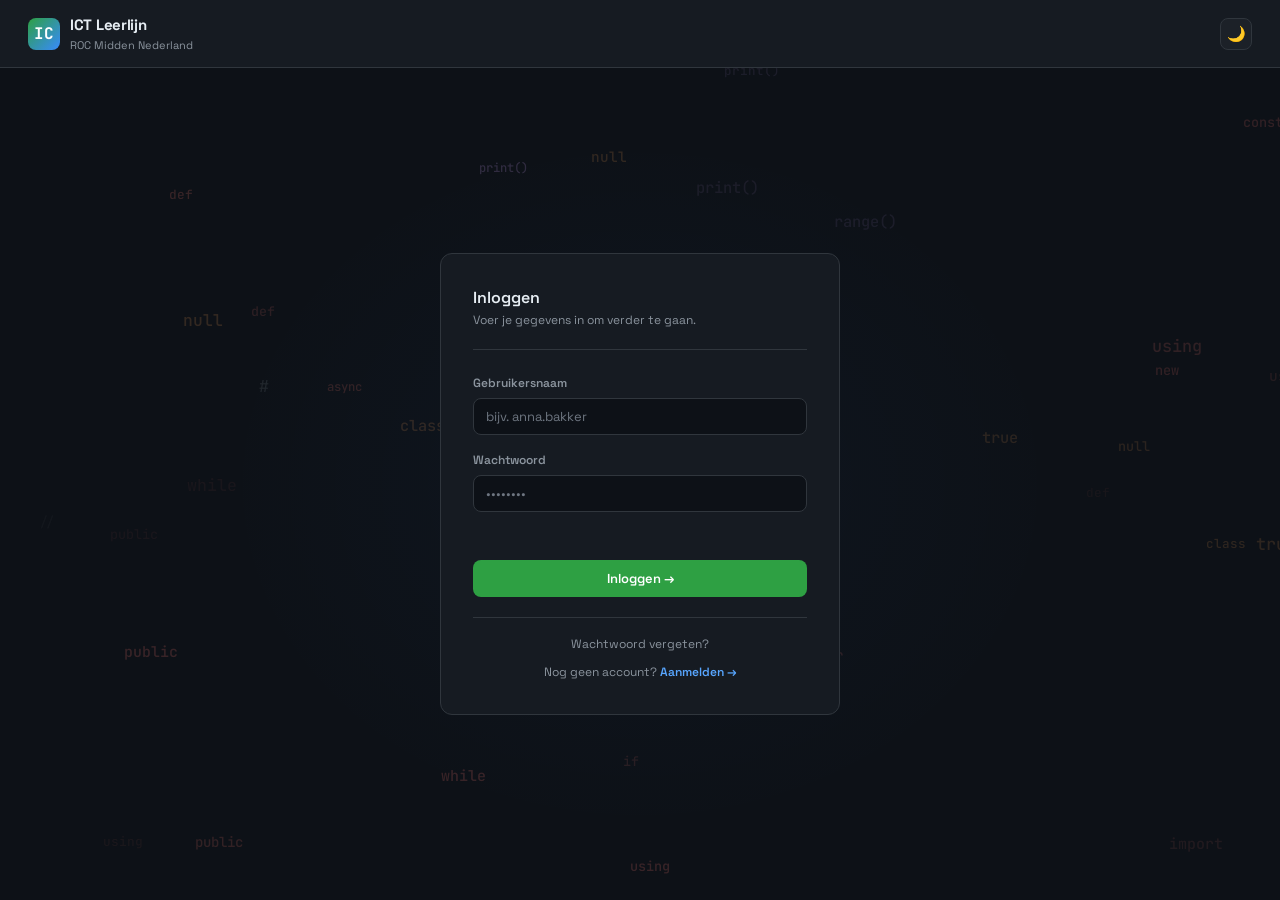
==== commit 32c2f100: "Updated DB sturcutre, Accountmanager, Api and readme" ====
--- a/AccountManager.html
+++ b/AccountManager.html
@@ -550,6 +550,7 @@
 let courseDetailSearch = '';
 let bulkMode = null;                          // 'enroll' | 'unenroll' while bulk modal open
 let bulkPickedCourses = new Set();            // course ids checked in bulk modal
+let TEACHER_SCOPE = null;                     // null = superadmin (no restrictions), { courses:[], students:[] } = docent
 
 /* ── Theme ── */
 (function(){const t=localStorage.getItem("ict-theme")||"dark";applyTheme(t);})();
@@ -600,7 +601,21 @@
     }
 
     ADMIN_USER = data.username;
+
+    // Store teacher scope for docents
+    if (data.role === 'docent') {
+      TEACHER_SCOPE = {
+        courses:  data.courses  || [],
+        students: data.students || []
+      };
+    }
+
     document.getElementById("appContent").classList.remove("hidden");
+
+    // Brand chip reflects role
+    const chip = document.querySelector('.brand-chip');
+    if (chip) chip.textContent = data.role === 'superadmin' ? 'SUPER ADMIN' : 'ADMIN';
+
     // Populate avatar
     const ini = data.username.substring(0,2).toUpperCase();
     document.getElementById("topbarAvatar").textContent = ini;
@@ -668,6 +683,22 @@
   return d.toLocaleDateString('nl-NL', { day:'2-digit', month:'short', year:'numeric' });
 }
 
+/* ── Scope helpers ── */
+function isStudentVisible(account) {
+  if (!TEACHER_SCOPE) return true; // superadmin sees all
+  if (account.role !== 'student') return true; // docents/admins always visible
+  // Student visible if: in one of my courses OR is my mentored student
+  const enrollments = getUserEnrollments(account.username);
+  const inMyCourse = enrollments.some(e => TEACHER_SCOPE.courses.includes(Number(e.course_id)));
+  const isMyStudent = TEACHER_SCOPE.students.includes(account.username);
+  return inMyCourse || isMyStudent;
+}
+
+function canManageCourse(courseId) {
+  if (!TEACHER_SCOPE) return true; // superadmin
+  return TEACHER_SCOPE.courses.includes(Number(courseId));
+}
+
 /* ── Filtering ── */
 function getFiltered() {
   const search = document.getElementById('searchInput').value.toLowerCase();
@@ -676,6 +707,8 @@
   const course = document.getElementById('courseFilter').value;
 
   return DATA.accounts.filter(a => {
+    // Teacher scope
+    if (!isStudentVisible(a)) return false;
     if (search && !a.username.toLowerCase().includes(search) && !a.email.toLowerCase().includes(search)) return false;
     if (role && a.role !== role) return false;
     if (status !== '' && String(a.active) !== status) return false;
@@ -732,9 +765,10 @@
       <td style="font-size:12px;color:var(--text2);">${formatDate(a.created_at)}</td>
       <td>
         <button class="btn btn-ghost btn-sm" style="margin-right:4px;" onclick="openCourseModal('${a.username}')" title="Cursussen beheren">Cursussen</button>
-        ${a.active == 1
+        ${!TEACHER_SCOPE ? (a.active == 1
           ? `<button class="btn btn-danger btn-sm btn-icon" onclick="toggleActive('${a.username}',0)" title="Deactiveer">&#10005;</button>`
-          : `<button class="btn btn-primary btn-sm btn-icon" onclick="toggleActive('${a.username}',1)" title="Activeer">&#10003;</button>`
+          : `<button class="btn btn-primary btn-sm btn-icon" onclick="toggleActive('${a.username}',1)" title="Activeer">&#10003;</button>`)
+          : ''
         }
       </td>
     </tr>`;
@@ -939,7 +973,10 @@
 
 function renderCoursePicker() {
   const wrap = document.getElementById('coursePicker');
-  wrap.innerHTML = allCourses.map(c => {
+  const visibleCourses = TEACHER_SCOPE
+    ? allCourses.filter(c => TEACHER_SCOPE.courses.includes(c.id))
+    : allCourses;
+  wrap.innerHTML = visibleCourses.map(c => {
     const count = getCourseEnrolledUsernames(c.id).length;
     const isActive = activeCourseId == c.id;
     return `<div class="course-picker-card ${isActive?'active':''}" onclick="selectCourse(${c.id})">
@@ -970,7 +1007,9 @@
 
   // Show only students by default; could expand later. Keep docents visible too.
   const search = courseDetailSearch.toLowerCase();
+  const canManage = canManageCourse(activeCourseId);
   const candidates = DATA.accounts.filter(a => a.role === 'student' && a.active == 1)
+    .filter(a => isStudentVisible(a))
     .filter(a => !search || a.username.toLowerCase().includes(search) || a.email.toLowerCase().includes(search))
     .sort((a,b) => {
       // enrolled first, then alphabetical
@@ -997,8 +1036,8 @@
           ? '<div class="modal-empty">Geen studenten gevonden.</div>'
           : candidates.map(a => {
             const isEnrolled = enrolled.has(a.username);
-            return `<label class="course-detail-row ${isEnrolled?'enrolled':''}">
-              <input type="checkbox" class="row-check" ${isEnrolled?'checked':''} onchange="toggleEnroll('${a.username}', ${activeCourseId}, ${isEnrolled})">
+            return `<label class="course-detail-row ${isEnrolled?'enrolled':''}" ${!canManage?'style="opacity:.5;pointer-events:none;" title="Je beheert deze cursus niet"':''}>
+              <input type="checkbox" class="row-check" ${isEnrolled?'checked':''} ${!canManage?'disabled':''} onchange="toggleEnroll('${a.username}', ${activeCourseId}, ${isEnrolled})">
               <div>
                 <div class="row-name"><strong>${a.username}</strong></div>
                 <div class="row-email">${a.email}</div>
@@ -1055,8 +1094,9 @@
     ? '<div class="modal-empty">Geen cursussen gevonden.</div>'
     : list.map(c => {
       const isEnrolled = enrolled.has(String(c.id));
-      return `<label class="modal-row">
-        <input type="checkbox" class="row-check" ${isEnrolled?'checked':''} onchange="toggleEnroll('${modalUser}', ${c.id}, ${isEnrolled})">
+      const canManage = canManageCourse(c.id);
+      return `<label class="modal-row" ${!canManage?'style="opacity:.5;pointer-events:none;" title="Je beheert deze cursus niet"':''}>
+        <input type="checkbox" class="row-check" ${isEnrolled?'checked':''} ${!canManage?'disabled':''} onchange="toggleEnroll('${modalUser}', ${c.id}, ${isEnrolled})">
         <div class="enroll-icon">${c.icon}</div>
         <div class="row-name">${c.name}</div>
       </label>`;
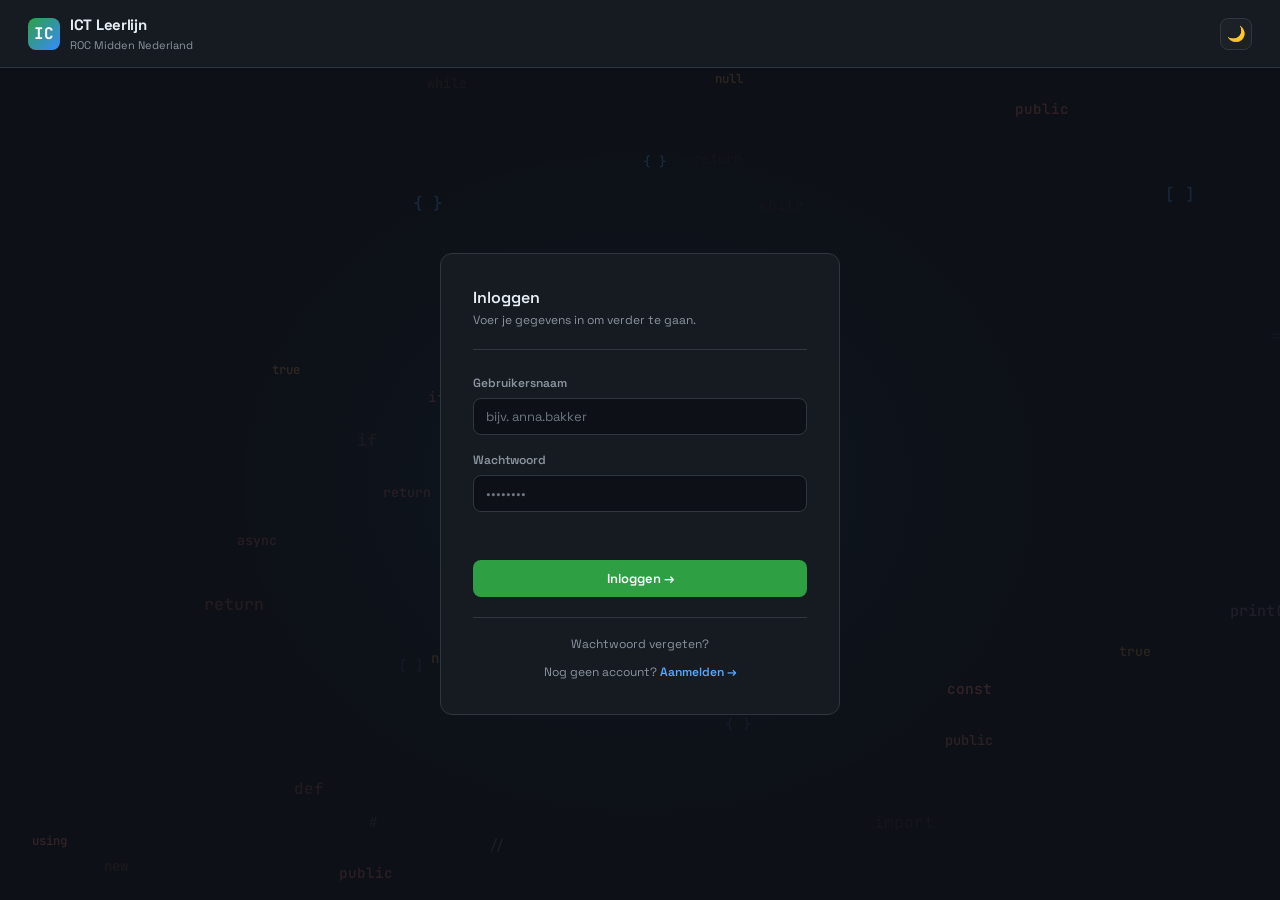
==== commit e2cde301: "Notifications and grading!" ====
--- a/AccountManager.html
+++ b/AccountManager.html
@@ -5,6 +5,7 @@
   <meta name="viewport" content="width=device-width, initial-scale=1.0">
   <title>Admin Account Manager — ICT Leerlijn</title>
   <link rel="stylesheet" href="css/main.css">
+  <script src="js/notifications.js?v=3"></script>
   <style>
     /* ── Layout ── */
     button { cursor:pointer; }
@@ -98,9 +99,9 @@
       font-size:10px; font-weight:600; padding:2px 8px; border-radius:4px;
       text-transform:uppercase; letter-spacing:.3px; display:inline-block;
     }
-    .role-badge.superadmin { background:rgba(188,140,255,.15); color:var(--purple2); }
-    .role-badge.docent { background:rgba(56,139,253,.15); color:var(--blue2); }
-    .role-badge.student { background:rgba(46,160,67,.15); color:var(--accent2); }
+    .role-badge.Superadmin { background:rgba(188,140,255,.15); color:var(--purple2); }
+    .role-badge.Teacher { background:rgba(56,139,253,.15); color:var(--blue2); }
+    .role-badge.User { background:rgba(46,160,67,.15); color:var(--accent2); }
 
     /* ── Status dot ── */
     .status-dot { width:8px; height:8px; border-radius:50%; display:inline-block; margin-right:6px; }
@@ -381,7 +382,13 @@
       <a href="./HomeworkManager" class="btn btn-ghost btn-sm btn-nav">Huiswerkbeheer</a>
       <a href="./" class="btn btn-ghost btn-sm btn-nav">Studentenview</a>
       <button class="notif-btn theme-btn" id="themeToggle" onclick="toggleTheme()" title="Wissel thema">🌙</button>
-      <button class="notif-btn" title="Meldingen">🔔</button>
+      <div class="notif-wrap">
+        <button class="notif-btn" title="Meldingen" onclick="toggleNotifMenu()">🔔<span class="notif-badge" id="notifBadge" style="display:none">0</span></button>
+        <div class="avatar-menu notif-menu" id="notifMenu">
+          <div class="notif-menu-head"><span>Meldingen</span></div>
+          <div class="notif-list" id="notifList"><div class="notif-empty">Geen meldingen</div></div>
+        </div>
+      </div>
       <div class="avatar-wrap">
         <div class="user-avatar" id="topbarAvatar" style="width:32px;height:32px;font-size:12px;cursor:pointer;"
              onclick="toggleAvatarMenu()">??</div>
@@ -424,9 +431,9 @@
         <input type="text" class="filter-input" id="searchInput" placeholder="Zoek op gebruikersnaam of e-mail...">
         <select class="filter-select" id="roleFilter">
           <option value="">Alle rollen</option>
-          <option value="student">Student</option>
-          <option value="docent">Docent</option>
-          <option value="superadmin">Super Admin</option>
+          <option value="User">Student</option>
+          <option value="Teacher">Docent</option>
+          <option value="Superadmin">Super Admin</option>
         </select>
         <select class="filter-select" id="statusFilter">
           <option value="">Alle statussen</option>
@@ -595,15 +602,15 @@
     if (!res.ok) { window.location.href = "./"; return; }
     const data = await res.json();
 
-    if (data.role !== "superadmin" && data.role !== "docent") {
+    if (data.role !== "Superadmin" && data.role !== "Teacher") {
       window.location.href = "./";
       return;
     }
 
     ADMIN_USER = data.username;
 
-    // Store teacher scope for docents
-    if (data.role === 'docent') {
+    // Store teacher scope for Teachers
+    if (data.role === 'Teacher') {
       TEACHER_SCOPE = {
         courses:  data.courses  || [],
         students: data.students || []
@@ -614,13 +621,14 @@
 
     // Brand chip reflects role
     const chip = document.querySelector('.brand-chip');
-    if (chip) chip.textContent = data.role === 'superadmin' ? 'SUPER ADMIN' : 'ADMIN';
+    if (chip) chip.textContent = data.role === 'Superadmin' ? 'SUPER ADMIN' : 'ADMIN';
 
     // Populate avatar
     const ini = data.username.substring(0,2).toUpperCase();
     document.getElementById("topbarAvatar").textContent = ini;
     document.getElementById("avatarMenuName").textContent = data.username;
     document.getElementById("avatarMenuSub").textContent = data.role;
+    if (window.Notifications) Notifications.init(data.username);
     init();
   } catch {
     window.location.href = "./";
@@ -683,10 +691,15 @@
   return d.toLocaleDateString('nl-NL', { day:'2-digit', month:'short', year:'numeric' });
 }
 
+/* ── Role display label (Dutch) for the stored role tokens ── */
+function roleLabel(role) {
+  return { User: 'Student', Teacher: 'Docent', Superadmin: 'Super Admin' }[role] || role || 'Student';
+}
+
 /* ── Scope helpers ── */
 function isStudentVisible(account) {
   if (!TEACHER_SCOPE) return true; // superadmin sees all
-  if (account.role !== 'student') return true; // docents/admins always visible
+  if (account.role !== 'User') return true; // docents/admins always visible
   // Student visible if: in one of my courses OR is my mentored student
   const enrollments = getUserEnrollments(account.username);
   const inMyCourse = enrollments.some(e => TEACHER_SCOPE.courses.includes(Number(e.course_id)));
@@ -735,8 +748,8 @@
 function updateStats() {
   const all = DATA.accounts;
   document.getElementById('statTotal').textContent = all.length;
-  document.getElementById('statActive').textContent = all.filter(a => a.active == 1 && a.role === 'student').length;
-  document.getElementById('statDocent').textContent = all.filter(a => a.role === 'docent' || a.role === 'superadmin').length;
+  document.getElementById('statActive').textContent = all.filter(a => a.active == 1 && a.role === 'User').length;
+  document.getElementById('statDocent').textContent = all.filter(a => a.role === 'Teacher' || a.role === 'Superadmin').length;
   document.getElementById('statInactive').textContent = all.filter(a => a.active == 0).length;
 }
 
@@ -757,7 +770,7 @@
       <td class="check-cell"><input type="checkbox" class="row-check" ${isChecked?'checked':''} onchange="toggleSelect('${a.username}', this.checked)"></td>
       <td><strong>${a.username}</strong></td>
       <td style="color:var(--text2);font-size:12px;">${a.email}</td>
-      <td><span class="role-badge ${a.role}">${a.role}</span></td>
+      <td><span class="role-badge ${a.role}">${roleLabel(a.role)}</span></td>
       <td><span class="status-dot ${a.active==1?'active':'inactive'}"></span>${a.active==1?'Actief':'Inactief'}</td>
       <td><div class="course-chips">${enrollments.map(e =>
         `<span class="course-chip ${e.course_color}">${e.course_icon}</span>`
@@ -1008,7 +1021,7 @@
   // Show only students by default; could expand later. Keep docents visible too.
   const search = courseDetailSearch.toLowerCase();
   const canManage = canManageCourse(activeCourseId);
-  const candidates = DATA.accounts.filter(a => a.role === 'student' && a.active == 1)
+  const candidates = DATA.accounts.filter(a => a.role === 'User' && a.active == 1)
     .filter(a => isStudentVisible(a))
     .filter(a => !search || a.username.toLowerCase().includes(search) || a.email.toLowerCase().includes(search))
     .sort((a,b) => {
--- a/css/main.css
+++ b/css/main.css
@@ -146,7 +146,9 @@
   font-size: 12px; font-weight: 700; font-family: 'JetBrains Mono', monospace;
   letter-spacing: .5px; flex-shrink: 0;
 }
+.course-info { flex: 1; min-width: 0; }
 .course-name { font-size: 15px; font-weight: 500; color: var(--text); white-space: nowrap; overflow: hidden; text-overflow: ellipsis; }
+.course-meta { font-size: 10.5px; color: var(--text3); margin-top: 1px; white-space: nowrap; overflow: hidden; text-overflow: ellipsis; }
 .course-progress-line { height: 2px; background: var(--bg4); border-radius: 1px; margin-top: 3px; }
 .course-progress-fill { height: 2px; border-radius: 1px; transition: width .3s; }
 
@@ -244,12 +246,23 @@
   border: 1.5px solid var(--border2);
   flex-shrink: 0; opacity: .6;
 }
-.section-status.done { background: var(--accent); border-color: var(--accent); opacity: 1; }
+.section-status.done {
+  background: var(--accent); border-color: var(--accent); opacity: 1;
+  box-shadow: 0 0 6px rgba(46,160,67,.55);
+}
 
 .section-arrow {
   width: 12px; flex-shrink: 0;
   font-size: 13px; color: var(--text3); opacity: .5;
   text-align: center; line-height: 1;
+  transition: color .2s, opacity .2s, transform .2s;
+}
+.section-arrow.done {
+  color: var(--accent2); opacity: 1;
+  font-weight: 900; transform: scale(1.3);
+  text-shadow:
+    0 0 4px rgba(63,185,80,.95),
+    0 0 10px rgba(63,185,80,.6);
 }
 
 /* ── Topbar ──────────────────────────────────── */
@@ -313,11 +326,144 @@
 }
 .avatar-menu-item:hover { background: var(--bg3); }
 
+/* ── Notifications: bell badge + dropdown + dashboard tile ── */
+.notif-wrap { position: relative; }
+.notif-badge {
+  position: absolute; top: -5px; right: -5px;
+  min-width: 16px; height: 16px; padding: 0 4px; box-sizing: border-box;
+  border-radius: 8px; background: var(--red); color: #fff;
+  font-size: 10px; font-weight: 700; line-height: 16px; text-align: center;
+}
+.notif-menu { width: 320px; min-width: 320px; }
+.notif-menu-head {
+  display: flex; justify-content: space-between; align-items: center;
+  padding: 10px 14px; font-size: 12px; font-weight: 600; color: var(--text2);
+  border-bottom: 1px solid var(--border);
+}
+.notif-list { max-height: 360px; overflow-y: auto; }
+.notif-item {
+  position: relative; display: block; width: 100%; text-align: left; cursor: pointer;
+  padding: 10px 24px 10px 14px; border: none; border-bottom: 1px solid var(--border);
+  border-left: 3px solid transparent; background: none; color: var(--text);
+}
+.notif-item:hover { background: var(--bg3); }
+/* Unread: blue left bar + tint + bold title + a dot top-right (clearly "new"). */
+.notif-item.unread { background: rgba(56,139,253,.10); border-left-color: var(--blue); }
+.notif-item.unread .notif-item-title { font-weight: 600; }
+.notif-item.unread::after {
+  content: ""; position: absolute; top: 50%; right: 12px; transform: translateY(-50%);
+  width: 8px; height: 8px; border-radius: 50%; background: var(--blue);
+}
+/* Read: faded, no accent, no dot. */
+.notif-item.read { opacity: .5; }
+.notif-item-title { font-size: 13px; color: var(--text); margin-bottom: 2px; }
+.notif-item-sub { font-size: 11px; color: var(--text3); }
+.notif-empty { padding: 22px 14px; text-align: center; color: var(--text3); font-size: 12px; }
+
+.notif-card { display: flex; flex-direction: column; align-items: stretch; text-align: left; }
+.notif-card-head { display: flex; justify-content: space-between; align-items: center; font-size: 12px; font-weight: 600; color: var(--text2); margin-bottom: 8px; }
+.notif-card-count { color: var(--blue); font-weight: 700; }
+.notif-card-list { flex: 1; max-height: 124px; overflow-y: auto; display: flex; flex-direction: column; gap: 6px; }
+.notif-card-item {
+  font-size: 11px; color: var(--text2); cursor: pointer;
+  background: var(--bg3); border-left: 2px solid var(--blue); border-radius: 4px;
+  padding: 5px 8px; line-height: 1.35;
+}
+.notif-card-item:hover { color: var(--text); }
+.notif-card-item.read { border-left-color: var(--border2); opacity: .75; }
+.notif-card-head-right { display: flex; align-items: center; gap: 8px; }
+.notif-card-more {
+  background: none; border: none; color: var(--text3); cursor: pointer;
+  font-size: 14px; line-height: 1; padding: 0 2px;
+}
+.notif-card-more:hover { color: var(--text); }
+
+/* ── Notifications: enlarged "all meldingen" modal ── */
+.notif-modal-overlay {
+  display: none; position: fixed; inset: 0;
+  background: rgba(0,0,0,.6); backdrop-filter: blur(3px);
+  z-index: 1000; align-items: center; justify-content: center;
+}
+.notif-modal-overlay.visible { display: flex; }
+.notif-modal-box {
+  background: var(--bg2); border: 1px solid var(--border2);
+  border-radius: var(--radius2); width: 100%; max-width: 620px; max-height: 80vh;
+  display: flex; flex-direction: column; overflow: hidden;
+  box-shadow: 0 24px 64px rgba(0,0,0,.5); animation: modalSlideIn .18s ease;
+}
+.notif-modal-head {
+  display: flex; justify-content: space-between; align-items: center;
+  padding: 14px 18px; border-bottom: 1px solid var(--border);
+  font-size: 14px; font-weight: 600; color: var(--text);
+}
+.notif-modal-close { background: none; border: none; color: var(--text3); font-size: 15px; cursor: pointer; }
+.notif-modal-close:hover { color: var(--text); }
+.notif-modal-box .notif-list { max-height: none; flex: 1; overflow-y: auto; }
+.notif-group-head {
+  position: sticky; top: 0; z-index: 1;
+  padding: 6px 16px; font-size: 10px; font-weight: 700;
+  text-transform: uppercase; letter-spacing: .8px;
+  color: var(--blue2); background: var(--bg3);
+  border-bottom: 1px solid var(--border);
+}
+.notif-card-more-btn {
+  width: 100%; margin-top: 4px; padding: 6px; cursor: pointer;
+  border: 1px solid var(--border); border-radius: 4px;
+  background: var(--bg3); color: var(--text2); font-size: 11px; font-weight: 600;
+}
+.notif-card-more-btn:hover { color: var(--text); border-color: var(--border2); }
+
 .streak-badge {
-  display: flex; align-items: center; gap: 5px;
-  background: rgba(227,179,65,.1); border: 1px solid rgba(227,179,65,.25);
-  border-radius: 20px; padding: 4px 10px;
-  font-size: 12px; color: var(--yellow); font-weight: 500;
+  display: inline-flex; align-items: center; gap: 6px;
+  padding: 5px 11px;
+  font-size: 12px; font-weight: 600;
+  background-size: 200% 100%;
+}
+.streak-badge .flame  { width: 14px; height: 14px; flex-shrink: 0; }
+.streak-badge .days   { font-variant-numeric: tabular-nums; }
+.streak-badge .sep    { opacity: .45; font-weight: 400; }
+.streak-badge .trophy { font-size: 11px; }
+.streak-badge .rec    { letter-spacing: .3px; }
+.streak-badge .twin   { display: inline-flex; }
+.streak-badge .twin .flame:last-child { margin-left: -5px; }
+
+/* Case 2 (ice cube): streak broke, old record survives. Square, cold blue wave. */
+.streak-badge.badge-cold {
+  border-radius: 3px;
+  color: #79c0ff;
+  border: 1px solid rgba(121,192,255,.45);
+  background-image: linear-gradient(100deg,
+    rgba(56,139,253,.08) 0%, rgba(140,200,255,.34) 50%, rgba(56,139,253,.08) 100%);
+  box-shadow: inset 0 1px 0 rgba(255,255,255,.28),
+              inset 0 -2px 4px rgba(56,139,253,.25);
+  animation: streak-coldwave 4.5s linear infinite;
+}
+/* Case 3 (active): streak below record. Rounded, warm red fire wave. */
+.streak-badge.badge-fire {
+  border-radius: 20px;
+  color: #ff7b72;
+  border: 1px solid rgba(248,81,73,.38);
+  background-image: linear-gradient(100deg,
+    rgba(248,81,73,.08) 0%, rgba(247,129,102,.34) 50%, rgba(248,81,73,.08) 100%);
+  animation: streak-firewave 2.6s linear infinite;
+}
+/* Case 4 (record): current streak is the record. Rounded, gold shimmer wave. */
+.streak-badge.badge-record {
+  border-radius: 20px;
+  color: var(--yellow);
+  border: 1px solid rgba(227,179,65,.6);
+  background-image: linear-gradient(100deg,
+    rgba(227,179,65,.10) 0%, rgba(255,231,150,.30) 38%,
+    rgba(255,248,220,.70) 50%, rgba(255,231,150,.30) 62%,
+    rgba(227,179,65,.10) 100%);
+  box-shadow: 0 0 10px rgba(227,179,65,.28);
+  animation: streak-goldwave 2.1s linear infinite;
+}
+@keyframes streak-coldwave { to { background-position: -200% 0; } }
+@keyframes streak-firewave { to { background-position: -200% 0; } }
+@keyframes streak-goldwave { to { background-position: -200% 0; } }
+@media (prefers-reduced-motion: reduce) {
+  .streak-badge { animation: none; }
 }
 .notif-btn {
   width: 32px; height: 32px; border-radius: 8px;
@@ -360,7 +506,10 @@
   animation: waterSwirl 12s ease-in-out infinite;
   border: 1px solid rgba(56,139,253,.2);
   border-radius: var(--radius2); padding: 20px 0;
-  display: flex; align-items: stretch;
+  display: grid;
+  grid-template-columns: repeat(4, 1fr);
+  gap: 20px;
+  align-items: center;
   flex: 1 1 100%;
   overflow: hidden;
   min-height: 120px;
@@ -374,36 +523,15 @@
   80%  { background-position: 20% 40%,  50% 70%,  80% 30%,  10% 50%,  90% 30%,  0% 0%; }
   100% { background-position: 0% 50%,   100% 0%,  50% 100%, 80% 0%,   10% 60%,  0% 0%; }
 }
-.dash-tip-card {
-  flex: 0 0 calc(50% - 7px);
-  background: var(--bg2); border: 1px solid var(--border);
-  border-radius: var(--radius2); padding: 20px 24px;
-  display: flex; flex-direction: column; justify-content: space-between; gap: 10px;
-}
-.dash-tip-label {
-  font-size: 11px; font-weight: 700; letter-spacing: .06em;
-  text-transform: uppercase; color: var(--text3);
-}
-.dash-tip-text {
-  font-size: 13px; color: var(--text); line-height: 1.6; flex: 1;
-  transition: opacity .2s;
-}
-.dash-tip-dots {
-  display: flex; gap: 5px; margin-top: 4px;
-}
-.dash-tip-dot {
-  width: 6px; height: 6px; border-radius: 50%;
-  background: var(--bg4); transition: background .3s;
-}
-.dash-tip-dot.active { background: var(--blue); }
 /* Welcome card — text left, button right */
 .welcome-left {
   display: flex; flex-direction: column; justify-content: center;
-  gap: 4px; flex: 0 0 50%; padding-left: 24px;
+  gap: 4px; padding-left: 24px;
+  grid-column: 1 / span 2;
 }
 .welcome-right {
   display: flex; align-items: center; justify-content: center;
-  flex: 1;
+  grid-column: 3 / span 1;
 }
 .welcome-title {
   font-size: 22px; font-weight: 800; line-height: 1.3;
@@ -419,7 +547,6 @@
   display: inline-flex; align-items: center; gap: 10px;
   padding: 12px 26px; font-size: 14px; font-weight: 600;
   border-radius: var(--radius2); white-space: nowrap;
-  transform: translateX(-50%);
 }
 .continue-label { white-space: nowrap; }
 .continue-detail {
@@ -436,16 +563,188 @@
 .stats-grid {
   display: grid;
   grid-template-columns: repeat(4, 1fr);
-  gap: 12px; margin-bottom: 20px;
+  gap: 20px; margin-bottom: 24px;
 }
 .stat-card {
   background: var(--bg2); border: 1px solid var(--border);
-  border-radius: var(--radius2); padding: 16px;
+  border-radius: var(--radius2); padding: 20px;
 }
 .stat-icon  { font-size: 18px; margin-bottom: 8px; }
 .stat-value { font-size: 22px; font-weight: 700; }
 .stat-label { font-size: 11px; color: var(--text2); margin-top: 2px; }
 .stat-trend { font-size: 11px; color: var(--accent2); margin-top: 4px; }
+
+/* ── Streak stat card (dashboard) ── 4 states ── */
+.stat-card.streak-record,
+.stat-card.streak-fire,
+.stat-card.streak-cold,
+.stat-card.streak-new   { position: relative; overflow: hidden; }
+.stat-card.streak-record > div,
+.stat-card.streak-fire   > div,
+.stat-card.streak-cold   > div,
+.stat-card.streak-new    > div { position: relative; z-index: 2; }
+.stat-card .member-since {
+  font-size: 10px; color: var(--text3);
+  margin-top: 10px; padding-top: 8px;
+  border-top: 1px solid var(--border);
+}
+/* Day-1 states (cold + new) show a text headline instead of a number */
+.stat-card.streak-cold .stat-value,
+.stat-card.streak-new  .stat-value { font-size: 15px; }
+
+/* Case 4 (record). Gold: pulse + diagonal shine + sparkles. */
+.stat-card.streak-record {
+  border-color: rgba(227,179,65,.5);
+  background: linear-gradient(160deg, rgba(227,179,65,.10), var(--bg2) 60%);
+  animation: cardGoldPulse 2.8s ease-in-out infinite;
+}
+.stat-card.streak-record .stat-value,
+.stat-card.streak-record .stat-trend { color: var(--yellow); }
+@keyframes cardGoldPulse {
+  0%,100% { box-shadow: 0 0 0 rgba(227,179,65,0); }
+  50%     { box-shadow: 0 0 16px rgba(227,179,65,.30); }
+}
+.stat-card.streak-record::before {
+  content: ""; position: absolute; z-index: 1; pointer-events: none;
+  top: 0; bottom: 0; left: -60%; width: 45%;
+  background: linear-gradient(100deg,
+    transparent 0%, rgba(255,248,225,.35) 38%,
+    rgba(255,255,255,.70) 50%, rgba(255,248,225,.35) 62%, transparent 100%);
+  transform: translateX(0) skewX(-18deg);
+  animation: goldShine 4.2s ease-in-out infinite;
+}
+@keyframes goldShine {
+  0%       { transform: translateX(0)    skewX(-18deg); }
+  38%,100% { transform: translateX(470%) skewX(-18deg); }
+}
+.stat-card .sparkle {
+  position: absolute; z-index: 3; pointer-events: none;
+  color: #fff1b8; opacity: 0;
+  text-shadow: 0 0 5px rgba(255,225,130,.95);
+  animation: sparkleTwinkle 2.6s ease-in-out infinite;
+}
+.stat-card .sp1 { top:  9px; right: 13px; font-size: 10px; animation-delay: 0s;   }
+.stat-card .sp2 { top: 40px; right: 32px; font-size:  7px; animation-delay: .7s;  }
+.stat-card .sp3 { bottom: 46px; left: 15px; font-size: 9px; animation-delay: 1.3s; }
+.stat-card .sp4 { bottom: 22px; right: 22px; font-size: 8px; animation-delay: 1.9s; }
+@keyframes sparkleTwinkle {
+  0%,100% { opacity: 0; transform: scale(.3) rotate(0deg); }
+  50%     { opacity: 1; transform: scale(1)  rotate(45deg); }
+}
+
+/* Case 3 (fire). Active streak below record: flicker + top-to-bottom heat wave with cooldown. */
+.stat-card.streak-fire {
+  border-color: rgba(248,81,73,.35);
+  background: linear-gradient(160deg, rgba(248,81,73,.08), var(--bg2) 60%);
+}
+.stat-card.streak-fire .stat-value { color: #ff7b72; }
+.stat-card.streak-fire::after {
+  content: ""; position: absolute; inset: 0; pointer-events: none; z-index: 1;
+  background: linear-gradient(180deg,
+    transparent 30%, rgba(255,130,100,.22) 50%, transparent 70%);
+  background-size: 100% 300%;
+  animation: fireWave 5.5s ease-in-out infinite;
+}
+@keyframes fireWave {
+  0%       { background-position: 0 -150%; }
+  32%,100% { background-position: 0 150%; }
+}
+
+/* Case 2 (cold / ice cube). Broken streak: slow frost sweep with long cooldown. */
+.stat-card.streak-cold {
+  border-color: rgba(121,192,255,.4);
+  background: linear-gradient(160deg, rgba(56,139,253,.10), var(--bg2) 60%);
+}
+.stat-card.streak-cold .stat-value,
+.stat-card.streak-cold .stat-trend { color: #79c0ff; }
+.stat-card.streak-cold::after {
+  content: ""; position: absolute; inset: 0; pointer-events: none; z-index: 1;
+  background: linear-gradient(110deg, transparent 40%, rgba(180,220,255,.13) 50%, transparent 60%);
+  background-size: 220% 100%;
+  animation: frostShimmer 8s ease-in-out infinite;
+}
+@keyframes frostShimmer {
+  0%       { background-position: -30% 0; }
+  34%,100% { background-position: 130% 0; }
+}
+
+/* Case 1 (new). Brand new account, no streak yet: flat and muted. */
+.stat-card.streak-new .stat-value { color: var(--text2); }
+.stat-card.streak-new .stat-trend { color: var(--text3); }
+
+/* ── XP stat card ── 3 states ── */
+.stat-card.xp-active,
+.stat-card.xp-idle,
+.stat-card.xp-new      { position: relative; overflow: hidden; }
+.stat-card.xp-active > div,
+.stat-card.xp-idle   > div,
+.stat-card.xp-new    > div { position: relative; z-index: 2; }
+.xp-card-level {
+  font-size: 11px; color: var(--text2);
+  margin-top: 8px; font-weight: 600; letter-spacing: .02em;
+}
+.xp-card-bar {
+  margin-top: 6px; height: 6px; border-radius: 3px;
+  background: var(--bg4); overflow: hidden;
+}
+.xp-card-fill {
+  height: 100%; border-radius: 3px;
+  background: linear-gradient(90deg, var(--blue), var(--accent2));
+  transition: width .5s ease;
+}
+.xp-card-progress-text {
+  font-size: 10px; color: var(--text3);
+  margin-top: 4px; font-family: 'JetBrains Mono', monospace;
+}
+
+/* Active: gained XP this week — electric blue glow + soft pulse. */
+.stat-card.xp-active {
+  border-color: rgba(56,139,253,.45);
+  background: linear-gradient(160deg, rgba(56,139,253,.10), var(--bg2) 60%);
+  animation: cardBluePulse 3.4s ease-in-out infinite;
+}
+.stat-card.xp-active .stat-value { color: var(--blue2); }
+.stat-card.xp-active .stat-trend { color: var(--accent2); }
+.stat-card.xp-active .xp-card-fill {
+  box-shadow: 0 0 8px rgba(46,160,67,.4);
+}
+@keyframes cardBluePulse {
+  0%,100% { box-shadow: 0 0 0 rgba(56,139,253,0); }
+  50%     { box-shadow: 0 0 14px rgba(56,139,253,.22); }
+}
+.stat-card.xp-active::before {
+  content: ""; position: absolute; inset: 0; pointer-events: none; z-index: 1;
+  background: linear-gradient(180deg,
+    transparent 30%, rgba(120,180,255,.10) 50%, transparent 70%);
+  background-size: 100% 300%;
+  animation: xpWave 6.5s ease-in-out infinite;
+}
+@keyframes xpWave {
+  0%       { background-position: 0 -150%; }
+  40%,100% { background-position: 0 150%; }
+}
+.stat-card.xp-active .sparkle { color: #c8e2ff; text-shadow: 0 0 5px rgba(120,180,255,.95); }
+
+/* Idle: has XP but none this week — neutral, bar still shows level progress. */
+.stat-card.xp-idle .stat-trend { color: var(--text3); }
+.stat-card.xp-idle .xp-card-fill {
+  background: linear-gradient(90deg, var(--text3), var(--text2));
+}
+
+/* New: zero XP yet — muted, encouraging trend line. */
+.stat-card.xp-new .stat-value { color: var(--text2); }
+.stat-card.xp-new .stat-trend { color: var(--text3); font-style: italic; }
+.stat-card.xp-new .xp-card-fill { background: var(--text3); }
+
+@media (prefers-reduced-motion: reduce) {
+  .stat-card.streak-record, .stat-card.streak-fire,
+  .stat-card.streak-cold,   .stat-card.streak-new,
+  .stat-card.streak-record::before,
+  .stat-card.streak-fire::after,
+  .stat-card.streak-cold::after,
+  .stat-card .stat-icon, .stat-card .sparkle { animation: none; }
+  .stat-card .sparkle { opacity: .7; }
+}
 
 .section-title {
   font-size: 14px; font-weight: 600; margin-bottom: 12px;
@@ -644,7 +943,17 @@
 .lesson-view-header.c-unity  { background: rgba(188,140,255,.08); border-color: rgba(188,140,255,.2); }
 .lesson-view-header.c-vr     { background: rgba(63,185,80,.08);   border-color: rgba(63,185,80,.2); }
 .lesson-view-header.c-math   { background: rgba(139,148,158,.08); border-color: rgba(139,148,158,.2); }
-.lesson-meta  { display: flex; gap: 12px; margin-top: 6px; align-items: center; }
+.lesson-meta  { display: flex; gap: 12px; margin-top: 6px; align-items: center; flex-wrap: wrap; }
+.lesson-duration {
+  font-size: 12px; color: var(--text2);
+  display: inline-flex; align-items: center; gap: 4px;
+}
+.lesson-xp {
+  font-size: 12px; font-weight: 600; color: var(--accent2);
+  display: inline-flex; align-items: center; gap: 4px;
+  padding: 2px 8px; border-radius: 999px;
+  background: rgba(46,160,67,.12); border: 1px solid rgba(46,160,67,.3);
+}
 .lesson-tag   { font-size: 11px; padding: 3px 8px; border-radius: 4px; }
 
 .lesson-body {
@@ -708,6 +1017,15 @@
   border-radius: var(--radius2);
 }
 .next-page-btn { font-size: 14px; padding: 10px 20px; }
+
+/* ── Guided "finish remaining sections" footer ──── */
+.next-page-wrap.guided-nav {
+  flex-direction: column;
+  align-items: center;
+  gap: 12px;
+}
+.guided-nav-msg { font-size: 13px; color: var(--text2); text-align: center; }
+.guided-nav-done .guided-nav-msg { color: var(--text); font-weight: 600; }
 
 /* ── Lesson content typography ───────────────── */
 .lesson-text { font-size: 14px; color: var(--text2); line-height: 1.7; margin: 10px 0; max-width: 65ch; }
@@ -957,6 +1275,16 @@
 }
 .quiz-feedback.correct { color: var(--accent2); }
 .quiz-feedback.wrong   { color: var(--red); }
+.quiz-review-feedback {
+  margin-top: 8px; padding: 8px 12px; border-radius: var(--radius);
+  background: var(--bg3); border: 1px solid var(--border);
+  font-size: 13px; font-weight: 400; color: var(--text2);
+  white-space: pre-wrap; line-height: 1.5;
+}
+.quiz-review-label {
+  display: block; font-size: 11px; font-weight: 600; text-transform: uppercase;
+  letter-spacing: .4px; color: var(--text3); margin-bottom: 4px;
+}
 
 /* ── Quiz warning popup ── */
 .quiz-warning-overlay {
@@ -979,6 +1307,154 @@
   margin-bottom: 18px;
 }
 @keyframes fadeIn { from { opacity: 0; } to { opacity: 1; } }
+
+/* ── XP overzicht view ── */
+.xp-overview { padding: 0; }
+.xp-overview-header {
+  display: flex; align-items: center; justify-content: space-between;
+  margin-bottom: 20px; gap: 16px;
+}
+.xp-summary-grid {
+  display: grid; grid-template-columns: repeat(3, 1fr);
+  gap: 12px; margin-bottom: 20px;
+}
+.xp-summary-card {
+  background: var(--bg2); border: 1px solid var(--border);
+  border-radius: var(--radius2); padding: 16px;
+}
+.xp-summary-card.xp-summary-open {
+  border-color: rgba(227,179,65,.4);
+  background: linear-gradient(160deg, rgba(227,179,65,.08), var(--bg2) 60%);
+}
+.xp-summary-icon  { font-size: 18px; margin-bottom: 6px; }
+.xp-summary-value { font-size: 22px; font-weight: 700; color: var(--text); }
+.xp-summary-label { font-size: 11px; color: var(--text2); margin-top: 2px; }
+.xp-summary-open .xp-summary-value { color: var(--yellow); }
+
+.xp-filter-row { margin-bottom: 12px; }
+.xp-filter-pill {
+  display: inline-flex; align-items: center; gap: 8px;
+  padding: 6px 12px; border-radius: 999px;
+  background: var(--bg3); border: 1px solid var(--border);
+  font-size: 12px; color: var(--text2); cursor: pointer;
+  user-select: none; transition: all .15s;
+}
+.xp-filter-pill:hover { border-color: var(--blue); color: var(--text); }
+.xp-filter-pill input { accent-color: var(--blue); margin: 0; }
+
+.xp-table-wrap {
+  background: var(--bg2); border: 1px solid var(--border);
+  border-radius: var(--radius2); overflow: hidden;
+}
+.xp-table {
+  width: 100%; border-collapse: collapse; font-size: 13px;
+}
+.xp-table th {
+  text-align: left; font-weight: 600; color: var(--text3);
+  font-size: 11px; text-transform: uppercase; letter-spacing: .04em;
+  padding: 10px 14px; background: var(--bg3);
+  border-bottom: 1px solid var(--border);
+}
+.xp-table th.num, .xp-table td.num { text-align: right; }
+.xp-table td {
+  padding: 12px 14px; border-bottom: 1px solid var(--border);
+  color: var(--text);
+}
+.xp-table tr:last-child td { border-bottom: none; }
+.xp-row { cursor: pointer; transition: background .15s; }
+.xp-row:hover { background: var(--bg3); }
+.xp-row:hover .xp-row-chevron,
+.xp-row.expanded .xp-row-chevron { color: var(--blue); }
+.xp-row.expanded { background: var(--bg3); }
+.xp-row-chevron {
+  color: var(--text3); transition: transform .15s, color .15s;
+  display: inline-block; font-size: 15px; line-height: 1;
+}
+.xp-row.expanded .xp-row-chevron { transform: rotate(180deg); }
+
+/* ── Unfolded per-section reward breakdown ─────── */
+.xp-detail-row > td { padding: 0 !important; background: var(--bg); }
+.xp-detail {
+  display: flex; flex-direction: column;
+  padding: 6px 14px 10px 44px;
+}
+.xp-detail-item {
+  display: flex; align-items: center; justify-content: space-between;
+  gap: 12px; padding: 7px 0; border-bottom: 1px solid var(--border);
+}
+.xp-detail-item:last-child { border-bottom: none; }
+.xp-detail-page { font-weight: 600; }
+.xp-detail-name { color: var(--text2); font-size: 13px; }
+.xp-detail-page .xp-detail-name { color: var(--text); }
+.xp-detail-val {
+  font-family: 'JetBrains Mono', monospace; font-size: 12px; font-weight: 700;
+  white-space: nowrap;
+}
+.xp-detail-earned  { color: var(--accent2); }
+.xp-detail-partial { color: var(--yellow); }
+.xp-detail-open    { color: var(--text3); }
+.xp-detail-none    { color: var(--text3); font-weight: 500; }
+.xp-detail-empty   { padding: 7px 0; color: var(--text3); font-size: 13px; }
+.xp-course-cell {
+  display: inline-flex; align-items: center; gap: 8px;
+  font-weight: 500;
+}
+.xp-course-icon {
+  width: 22px; height: 22px; border-radius: 6px;
+  display: inline-flex; align-items: center; justify-content: center;
+  font-size: 12px;
+}
+.xp-open-badge {
+  display: inline-block; padding: 2px 9px; border-radius: 999px;
+  font-size: 11px; font-weight: 700;
+  color: var(--yellow); background: rgba(227,179,65,.15);
+  border: 1px solid rgba(227,179,65,.35);
+  font-family: 'JetBrains Mono', monospace;
+}
+.xp-done-badge {
+  display: inline-block; padding: 2px 9px; border-radius: 999px;
+  font-size: 11px; font-weight: 700;
+  color: var(--accent2); background: rgba(46,160,67,.12);
+  border: 1px solid rgba(46,160,67,.3);
+}
+.xp-loading {
+  text-align: center !important; color: var(--text3);
+  padding: 28px !important;
+}
+.xp-empty {
+  padding: 28px; text-align: center; color: var(--text3);
+}
+
+@media (max-width: 700px) {
+  .xp-summary-grid { grid-template-columns: 1fr; }
+}
+
+/* ── XP reward toast (slides down from top) ── */
+.xp-toast-layer {
+  position: fixed; top: 12px; left: 50%; transform: translateX(-50%);
+  z-index: 10000; display: flex; flex-direction: column; gap: 8px;
+  pointer-events: none;
+}
+.xp-toast {
+  display: inline-flex; align-items: center; gap: 10px;
+  padding: 10px 16px;
+  background: linear-gradient(135deg, rgba(56,139,253,.18), rgba(46,160,67,.22));
+  border: 1px solid rgba(46,160,67,.45);
+  border-radius: var(--radius2);
+  font-size: 13px; font-weight: 600; color: var(--text);
+  box-shadow: 0 6px 24px rgba(0,0,0,.35);
+  backdrop-filter: blur(6px);
+  opacity: 0; transform: translateY(-14px);
+  transition: opacity .3s ease, transform .3s ease;
+}
+.xp-toast.visible { opacity: 1; transform: translateY(0); }
+.xp-toast-icon {
+  font-size: 16px; line-height: 1;
+}
+.xp-toast-amount {
+  color: var(--accent2); font-weight: 800; font-family: 'JetBrains Mono', monospace;
+}
+.xp-toast-label { color: var(--text2); font-weight: 500; }
 
 /* ── Course icon color classes ───────────────── */
 .c-python  { background: rgba(56,139,253,.15); }
@@ -1023,6 +1499,16 @@
   font-weight: 600;
   color: var(--text);
   margin: 0 0 12px;
+  display: inline-flex; align-items: center; gap: 10px;
+}
+.section-xp-badge {
+  font-size: 10px; font-weight: 700;
+  color: var(--accent2);
+  background: rgba(46,160,67,.12);
+  border: 1px solid rgba(46,160,67,.3);
+  padding: 2px 7px; border-radius: 999px;
+  font-family: 'JetBrains Mono', monospace;
+  letter-spacing: .02em;
 }
 
 /* ── Progress bar (top) ───────────────────────── */
@@ -1292,7 +1778,9 @@
 [data-theme="light"] .heatmap-cell.l4      { background: #1a7f37; }
 
 [data-theme="light"] .nav-btns .btn-ghost  { background: #f6f8fa; border-color: #d0d7de; }
-[data-theme="light"] .streak-badge         { background: rgba(154,103,0,.08); border-color: rgba(154,103,0,.22); color: #9a6700; }
+[data-theme="light"] .streak-badge.badge-cold   { color: #0a52c4; border-color: rgba(10,82,196,.45); }
+[data-theme="light"] .streak-badge.badge-fire   { color: #c0392b; border-color: rgba(192,57,43,.45); }
+[data-theme="light"] .streak-badge.badge-record { color: #9a6700; border-color: rgba(154,103,0,.6); }
 [data-theme="light"] .notif-btn            { background: #f6f8fa; border-color: #d0d7de; color: #57606a; }
 [data-theme="light"] .notif-btn:hover      { background: #eaeef2; color: #1f2328; }
 [data-theme="light"] .xp-mini             { background: #eaeef2; }
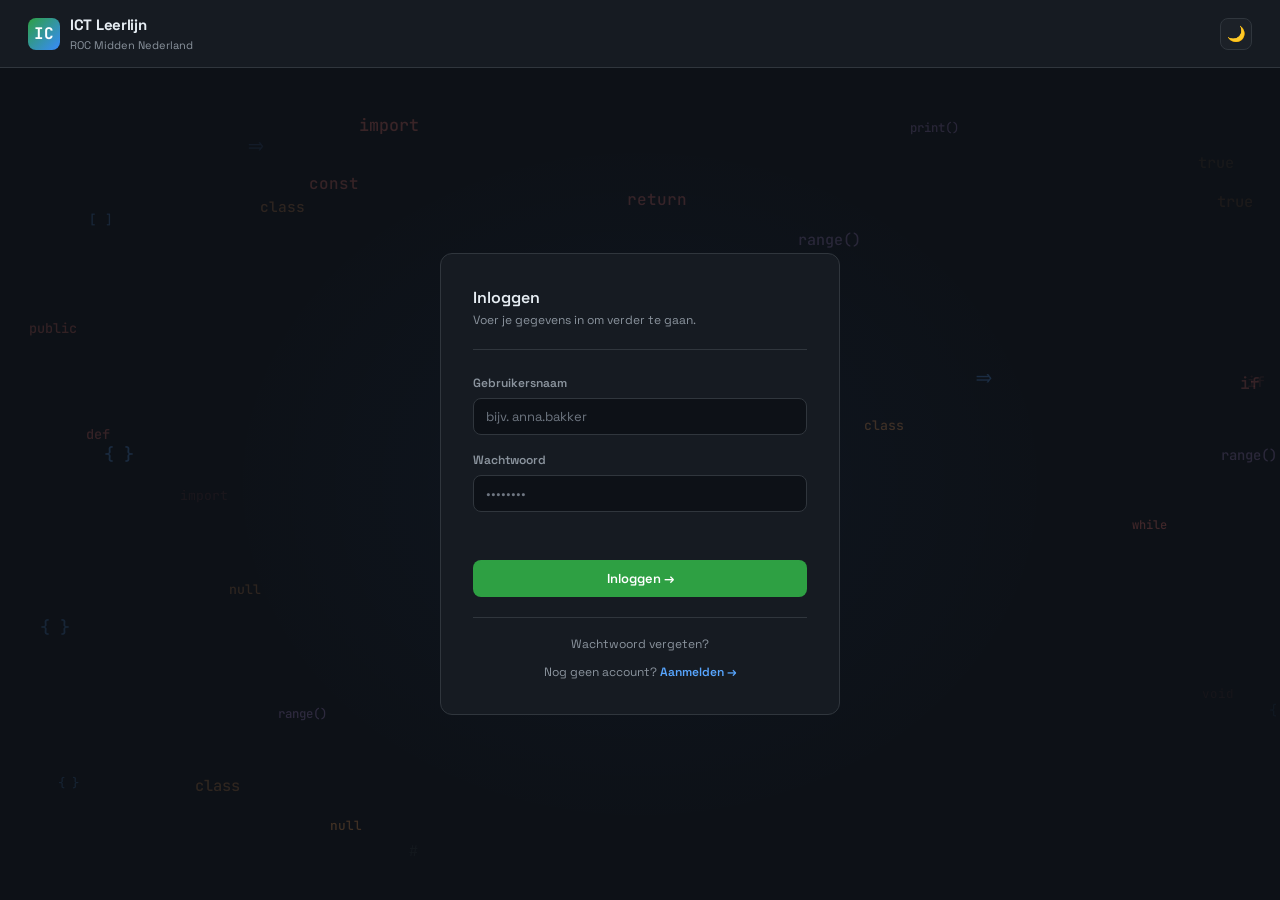
==== commit 15ef23e8: "Upgrading Grading and creating notifications" ====
--- a/AccountManager.html
+++ b/AccountManager.html
@@ -639,7 +639,7 @@
 async function init() {
   const [accRes, courseRes] = await Promise.all([
     fetch('api/accounts.php').then(r => r.json()),
-    fetch('api/courses.php').then(r => r.json())
+    fetch('api/courses.php?username=' + encodeURIComponent(ADMIN_USER)).then(r => r.json())
   ]);
   DATA = accRes;
   allCourses = courseRes;
@@ -1024,13 +1024,8 @@
   const candidates = DATA.accounts.filter(a => a.role === 'User' && a.active == 1)
     .filter(a => isStudentVisible(a))
     .filter(a => !search || a.username.toLowerCase().includes(search) || a.email.toLowerCase().includes(search))
-    .sort((a,b) => {
-      // enrolled first, then alphabetical
-      const ea = enrolled.has(a.username) ? 0 : 1;
-      const eb = enrolled.has(b.username) ? 0 : 1;
-      if (ea !== eb) return ea - eb;
-      return a.username.localeCompare(b.username);
-    });
+    // Stable alphabetical order — toggling a checkbox must NOT reorder the list.
+    .sort((a,b) => a.username.localeCompare(b.username));
 
   wrap.innerHTML = `
     <div class="course-detail">
@@ -1095,12 +1090,8 @@
   const search = modalSearch.toLowerCase();
   const list = allCourses
     .filter(c => !search || c.name.toLowerCase().includes(search) || (c.icon||'').toLowerCase().includes(search))
-    .sort((a,b) => {
-      const ea = enrolled.has(String(a.id)) ? 0 : 1;
-      const eb = enrolled.has(String(b.id)) ? 0 : 1;
-      if (ea !== eb) return ea - eb;
-      return a.name.localeCompare(b.name);
-    });
+    // Stable alphabetical order — toggling a checkbox must NOT reorder the list.
+    .sort((a,b) => a.name.localeCompare(b.name));
 
   const body = document.getElementById('courseModalBody');
   body.innerHTML = list.length === 0
--- a/css/main.css
+++ b/css/main.css
@@ -196,6 +196,7 @@
 .type-exercise { background: rgba(46,160,67,.15);   color: var(--accent2); }
 .type-quiz     { background: rgba(188,140,255,.15); color: var(--purple2); }
 .type-project  { background: rgba(247,129,102,.15); color: var(--orange2); }
+.type-test     { background: rgba(247,120,186,.15); color: #f778ba; }
 
 /* ── Lesson expand arrow ─────────────────────── */
 .lesson-arrow {
@@ -366,11 +367,16 @@
 .notif-card-list { flex: 1; max-height: 124px; overflow-y: auto; display: flex; flex-direction: column; gap: 6px; }
 .notif-card-item {
   font-size: 11px; color: var(--text2); cursor: pointer;
-  background: var(--bg3); border-left: 2px solid var(--blue); border-radius: 4px;
-  padding: 5px 8px; line-height: 1.35;
+  background: var(--bg3); border-left: 3px solid transparent; border-radius: 4px;
+  padding: 5px 8px 5px 9px; line-height: 1.35;
 }
 .notif-card-item:hover { color: var(--text); }
-.notif-card-item.read { border-left-color: var(--border2); opacity: .75; }
+/* Unread: blue bar + tint + bolder — mirrors the bell/modal (compact, no dot). */
+.notif-card-item.unread {
+  background: rgba(56,139,253,.12); border-left-color: var(--blue);
+  color: var(--text); font-weight: 600;
+}
+.notif-card-item.read { opacity: .6; }
 .notif-card-head-right { display: flex; align-items: center; gap: 8px; }
 .notif-card-more {
   background: none; border: none; color: var(--text3); cursor: pointer;
@@ -930,7 +936,8 @@
 /* ── Lesson view ─────────────────────────────── */
 .lesson-view-header {
   background: var(--bg2); border: 1px solid var(--border);
-  border-radius: var(--radius2); padding: 20px 24px; margin-bottom: 16px;
+  border-radius: var(--radius2); padding: 20px 24px;
+  width: 100%; max-width: 1010px; margin: 0 auto 16px;
   display: flex; align-items: center; gap: 16px;
 }
 .lesson-breadcrumb { font-size: 12px; color: var(--text2); margin-bottom: 4px; }
@@ -1181,6 +1188,38 @@
   padding: 3px 8px; border-radius: 4px; margin-bottom: 10px;
   font-family: 'JetBrains Mono', monospace;
 }
+/* Points badge next to a question's label on a Test page. */
+.quiz-points-badge {
+  margin-left: 8px; padding: 2px 7px; border-radius: 4px;
+  background: rgba(247,120,186,.14); color: #f778ba;
+  font-size: 10px; font-weight: 700; letter-spacing: .3px;
+}
+/* End-of-test result summary (Toets). */
+.test-result-card {
+  background: var(--bg2); border: 1px solid var(--border2);
+  border-radius: var(--radius2); padding: 18px 22px; margin: 24px 0 8px;
+  box-shadow: 0 8px 28px rgba(0,0,0,.18);
+}
+.test-result-head {
+  font-size: 11px; font-weight: 700; text-transform: uppercase; letter-spacing: .6px;
+  color: var(--text2); margin-bottom: 14px;
+}
+.test-result-card .tr-grid { display: flex; flex-direction: column; gap: 8px; }
+.test-result-card .tr-row {
+  display: flex; justify-content: space-between; align-items: baseline;
+  font-size: 14px; color: var(--text2);
+}
+.test-result-card .tr-row strong { color: var(--text); font-size: 15px; }
+.test-result-card .tr-grade {
+  margin-top: 6px; padding-top: 12px; border-top: 1px solid var(--border);
+  font-size: 15px; font-weight: 600; color: var(--text);
+}
+.test-result-card .tr-grade strong { font-size: 22px; }
+.test-result-card .tr-grade.pass strong { color: var(--accent2); }
+.test-result-card .tr-grade.fail strong { color: var(--red); }
+.test-result-card .tr-grade-possible strong { color: var(--blue2); }
+.test-result-card .tr-foot { margin-top: 12px; font-size: 12px; color: var(--text3); }
+.test-summary-cta { margin: 28px 0 8px; display: flex; justify-content: center; }
 .quiz-hint {
   font-size: 12px; color: var(--blue2); margin-bottom: 8px;
   font-style: italic;
